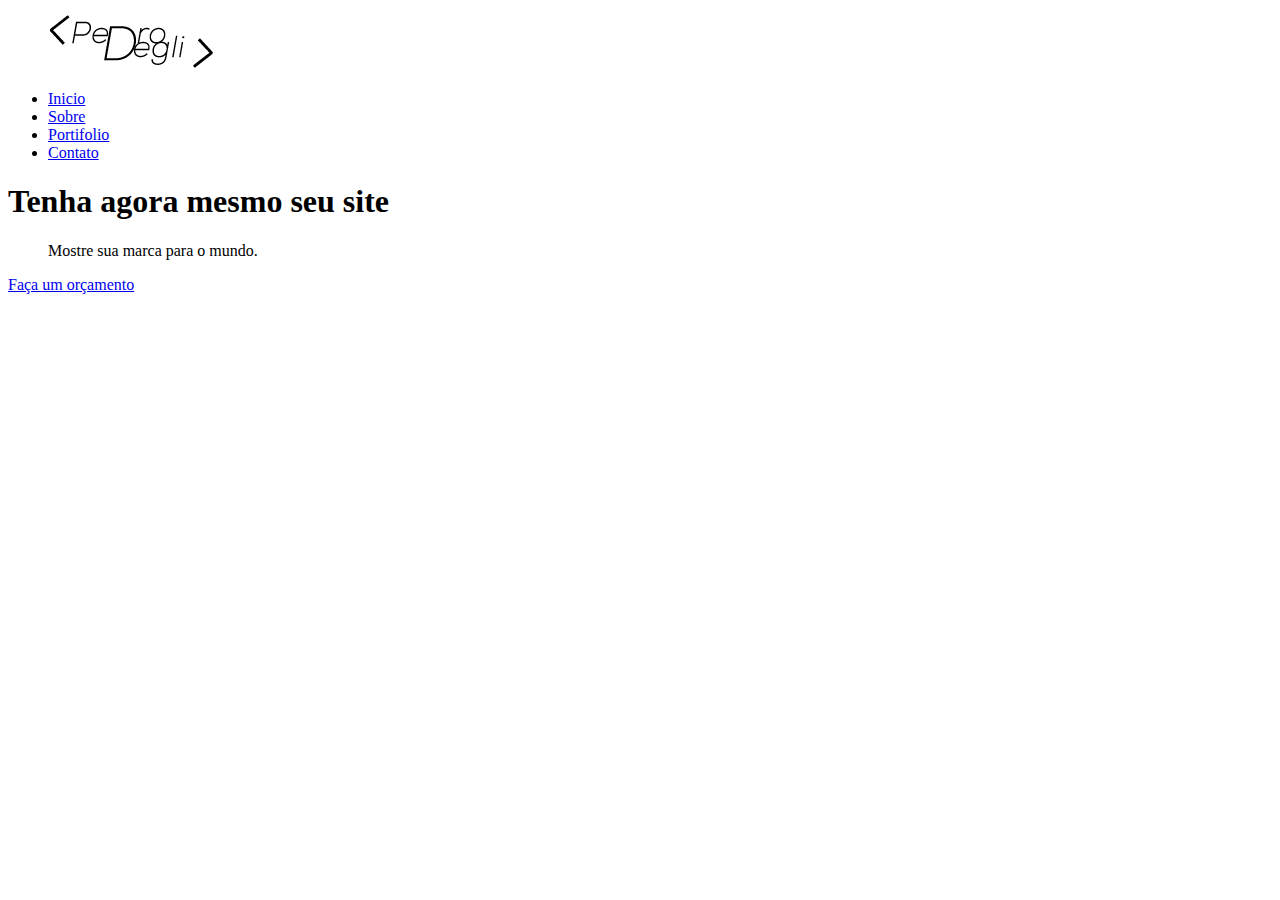
==== index.html @ 42bbfbc5 "Add files via upload" ====
<!DOCTYPE html>
<html lang="pt-br">
<head>
	<meta charset="UTF-8">
	<title>Pedro Degli</title>
	<link rel="stylesheet" href="css/normalize.css">
	<link rel="stylesheet" href="css/reset.css">
	<link rel="stylesheet" href="css/grid.css">
	<link rel="stylesheet" href="css/style.css">
	<link href="https://fonts.googleapis.com/css?family=Roboto" rel="stylesheet">

   <!--Inicio header-->
   
</head>
<body>

	<header class="header">
		<div class="container">
			<a href="index.html" class="grid-4">
			<img src="img/logo.png" alt="Pedro Degli">
			</a>
			<nav class="header_menu grid-12">
				<ul>
					<li> <a href="#">Inicio</a></li>
					<li> <a href="#">Sobre</a></li>
					<li> <a href="#">Portifolio</a></li>
					<li> <a href="#">Contato</a></li>
				</ul>
			</nav>
		</div>
	</header>

	  <!--Fim header-->

	  <!-- Inicio section-->

<section class="intro">
	<div class="container">
		<h1>Tenha agora mesmo seu site</h1>
			<blockquote class="quote_externo">
				<p>Mostre sua marca para o mundo.</p>
			</blockquote>
			<a href="#" class="btn">Faça um orçamento</a>
	</div>
</section>

</body>
</html>
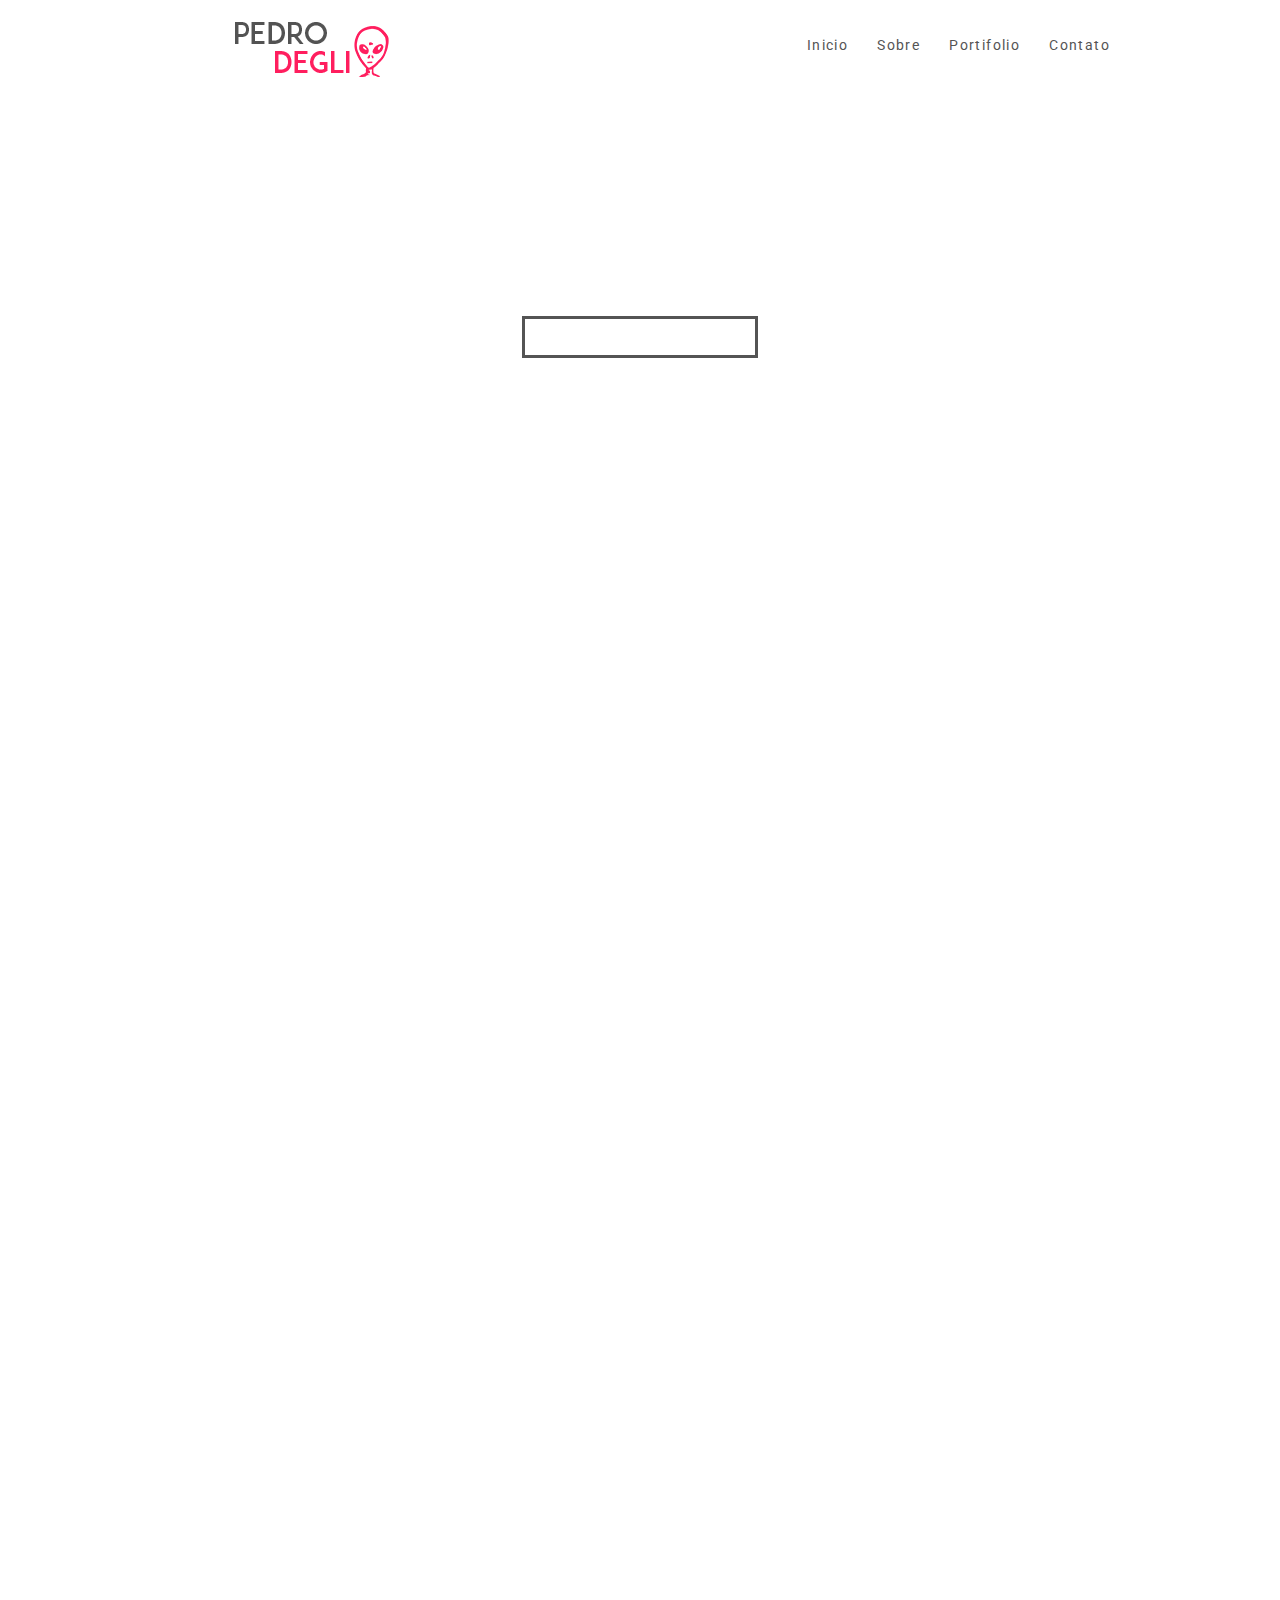
==== commit 6a4be663: "Update index.html" ====
--- a/index.html
+++ b/index.html
@@ -2,17 +2,18 @@
 <html lang="pt-br">
 <head>
 	<meta charset="UTF-8">
-	<title>Pedro Degli</title>
+	<title>Pedro Degli - Web Design</title>
+	<link rel="icon" href="img/favicon.ico" />
 	<link rel="stylesheet" href="css/normalize.css">
 	<link rel="stylesheet" href="css/reset.css">
 	<link rel="stylesheet" href="css/grid.css">
 	<link rel="stylesheet" href="css/style.css">
 	<link href="https://fonts.googleapis.com/css?family=Roboto" rel="stylesheet">
-
-   <!--Inicio header-->
    
 </head>
 <body>
+    
+     <!--Inicio header-->
 
 	<header class="header">
 		<div class="container">
@@ -36,9 +37,9 @@
 
 <section class="intro">
 	<div class="container">
-		<h1>Tenha agora mesmo seu site</h1>
+		<h1>Tenha agora mesmo o seu site</h1>
 			<blockquote class="quote_externo">
-				<p>Mostre sua marca para o mundo.</p>
+				<p>Um site não é um gasto, um site é um investimento.</p>
 			</blockquote>
 			<a href="#" class="btn">Faça um orçamento</a>
 	</div>
--- a/css/grid.css
+++ b/css/grid.css
@@ -0,0 +1,45 @@
+*, *:before, *:after {
+  -webkit-box-sizing: border-box; 
+  -moz-box-sizing: border-box; 
+  box-sizing: border-box;
+}
+
+.container {
+	width: 960px;
+	margin: 0 auto;
+	padding: 0px;
+	position: relative;
+}
+
+.container:after, .container:before {
+	content: " ";
+	display: table;
+}
+
+.container:after {
+	clear: both;
+}
+
+.grid-1, .grid-2, .grid-3, .grid-4, .grid-5, .grid-6, .grid-7, .grid-8, .grid-9, .grid-10, .grid-11, .grid-12, .grid-13, .grid-14, .grid-15, .grid-16, .grid-1-3 {
+	float: left;
+	margin-left: 10px;
+	margin-right: 10px;
+}
+
+.grid-1 	{width: 40px;}
+.grid-2 	{width: 100px;}
+.grid-3 	{width: 160px;}
+.grid-4 	{width: 220px;}
+.grid-5 	{width: 280px;}
+.grid-6 	{width: 340px;}
+.grid-7 	{width: 400px;}
+.grid-8 	{width: 460px;}
+.grid-9 	{width: 520px;}
+.grid-10 	{width: 580px;}
+.grid-11 	{width: 640px;}
+.grid-12 	{width: 700px;}
+.grid-13 	{width: 760px;}
+.grid-14 	{width: 820px;}
+.grid-15 	{width: 880px;}
+.grid-16 	{width: 940px;}
+.grid-1-3	{width: 300px;}--- a/css/style.css
+++ b/css/style.css
@@ -0,0 +1,111 @@
+/*  Estilos gerais */
+body{
+	font-family: 'Roboto', sans-serif;
+    height: 8000px;
+}
+
+p{
+	font-family: georgia, "times new roman", serif;
+	font-size: 14px;
+	line-height: 20px;
+
+}
+
+.btn{
+	border:3px solid  #545454;
+	padding: 10px 30px;
+	color:#FFF;
+	font-size: 14px;
+	line-height:20px;
+	text-transform: uppercase;
+	letter-spacing: .1em;
+
+}
+
+.btn:hover{
+	color: #eb235d;
+	border-color: #eb235d;
+	box-shadow: 0 12px 16px 0 rgba(0,0,0,0.24), 0 17px 50px 0 rgba(0,0,0,0.19);
+}
+
+/* Header*/
+
+.header{
+	position:absolute;
+	top: 0;
+	width: 100%;
+	background-color: #fff;
+	padding: 15px 0;
+}
+
+.header_menu{
+	text-align: right;
+}
+
+.header_menu ul li{
+	display: inline-block;
+	margin-left: 25px;
+	margin-top: 20px;
+
+}
+
+.header_menu ul li a{
+color:  #545454;
+letter-spacing: .1em;
+font-size: 14px;
+line-height: 20px;
+padding: 10px 0;
+
+}
+
+.header_menu ul li a:hover{
+	color: #eb235d;
+}
+
+/* Introdução*/
+
+.intro{
+	width: 100%;
+	margin: 0 auto;
+	height: 380px;
+	background: url(../img/img4.jpg) right bottom no-repeat;
+	background-size: cover;
+	margin-top: 96px;
+	text-align: center;
+	padding-top: 80px;
+}
+
+
+
+.intro h1{
+	font-size: 48px;
+	color:#fff;
+	font-weight: bold;
+	text-transform: uppercase;
+
+}
+
+.quote_externo{
+max-height: 320px;
+margin:0 auto;
+color: #fff;
+margin-bottom: 30px;
+}
+
+.quote_externo p{
+	font-style:italic;
+
+}
+
+.quote_externo p:before, .quote_externo p:after{
+	content:"";
+	display: block;
+	width: 60px;
+	height: 3px;
+	background:#fff;
+	margin:14px auto 10px auto
+}
+
+.intro .btn{
+
+}
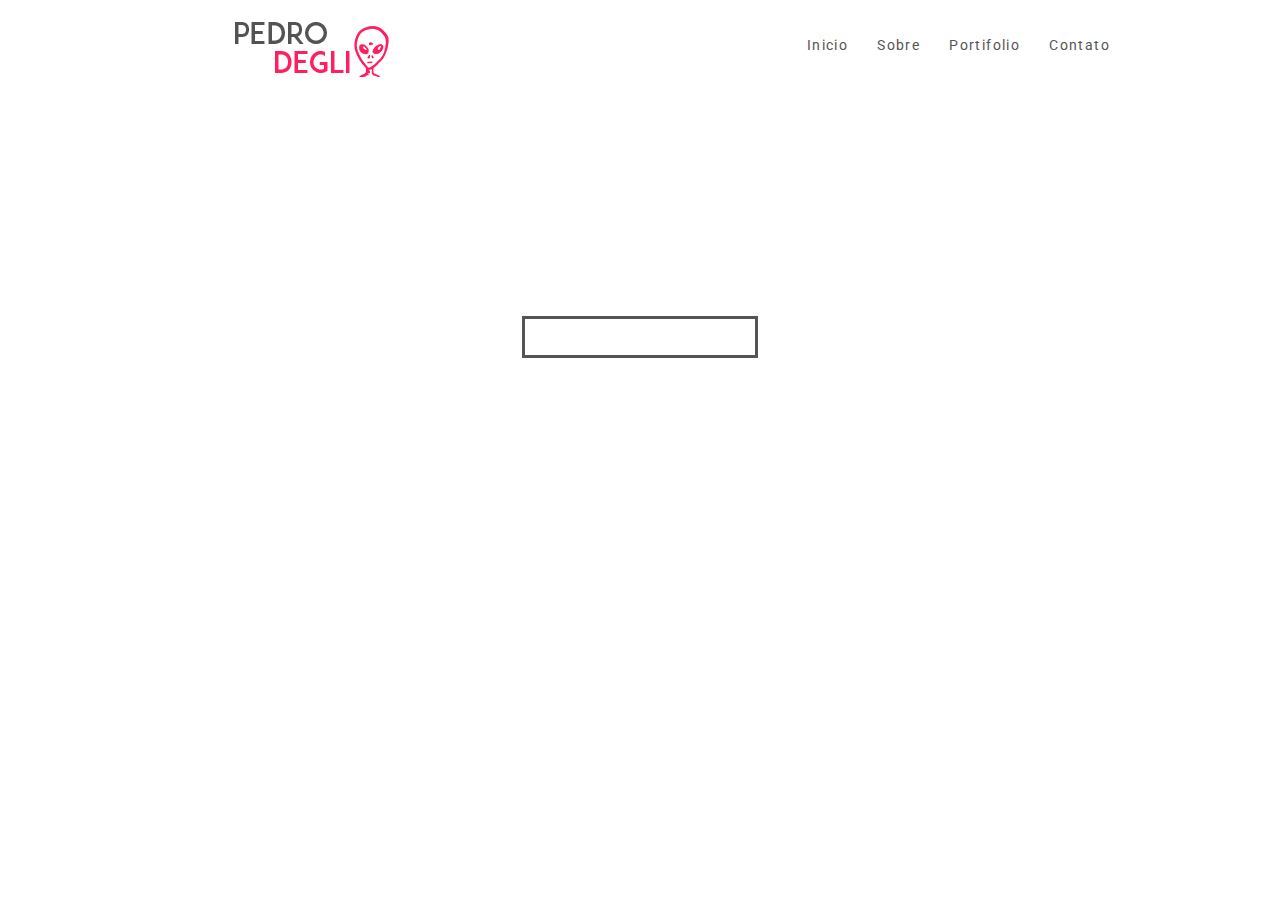
==== commit e1b673a2: "Update index.html" ====
--- a/index.html
+++ b/index.html
@@ -3,7 +3,8 @@
 <head>
 	<meta charset="UTF-8">
 	<title>Pedro Degli - Web Design</title>
-	<link rel="icon" href="img/favicon.ico" />
+	<!--[if IE]><link rel="shortcut icon" href="img/favicon.png"><![endif]-->
+	<link rel="icon" href="img/favicon.ico" /> 
 	<link rel="stylesheet" href="css/normalize.css">
 	<link rel="stylesheet" href="css/reset.css">
 	<link rel="stylesheet" href="css/grid.css">
@@ -11,6 +12,13 @@
 	<link href="https://fonts.googleapis.com/css?family=Roboto" rel="stylesheet">
    
 </head>
+	<script async src="//pagead2.googlesyndication.com/pagead/js/adsbygoogle.js"></script>
+<script>
+  (adsbygoogle = window.adsbygoogle || []).push({
+    google_ad_client: "ca-pub-3103484546720782",
+    enable_page_level_ads: true
+  });
+</script>
 <body>
     
      <!--Inicio header-->
--- a/css/style.css
+++ b/css/style.css
@@ -1,7 +1,6 @@
 /*  Estilos gerais */
 body{
 	font-family: 'Roboto', sans-serif;
-    height: 8000px;
 }
 
 p{
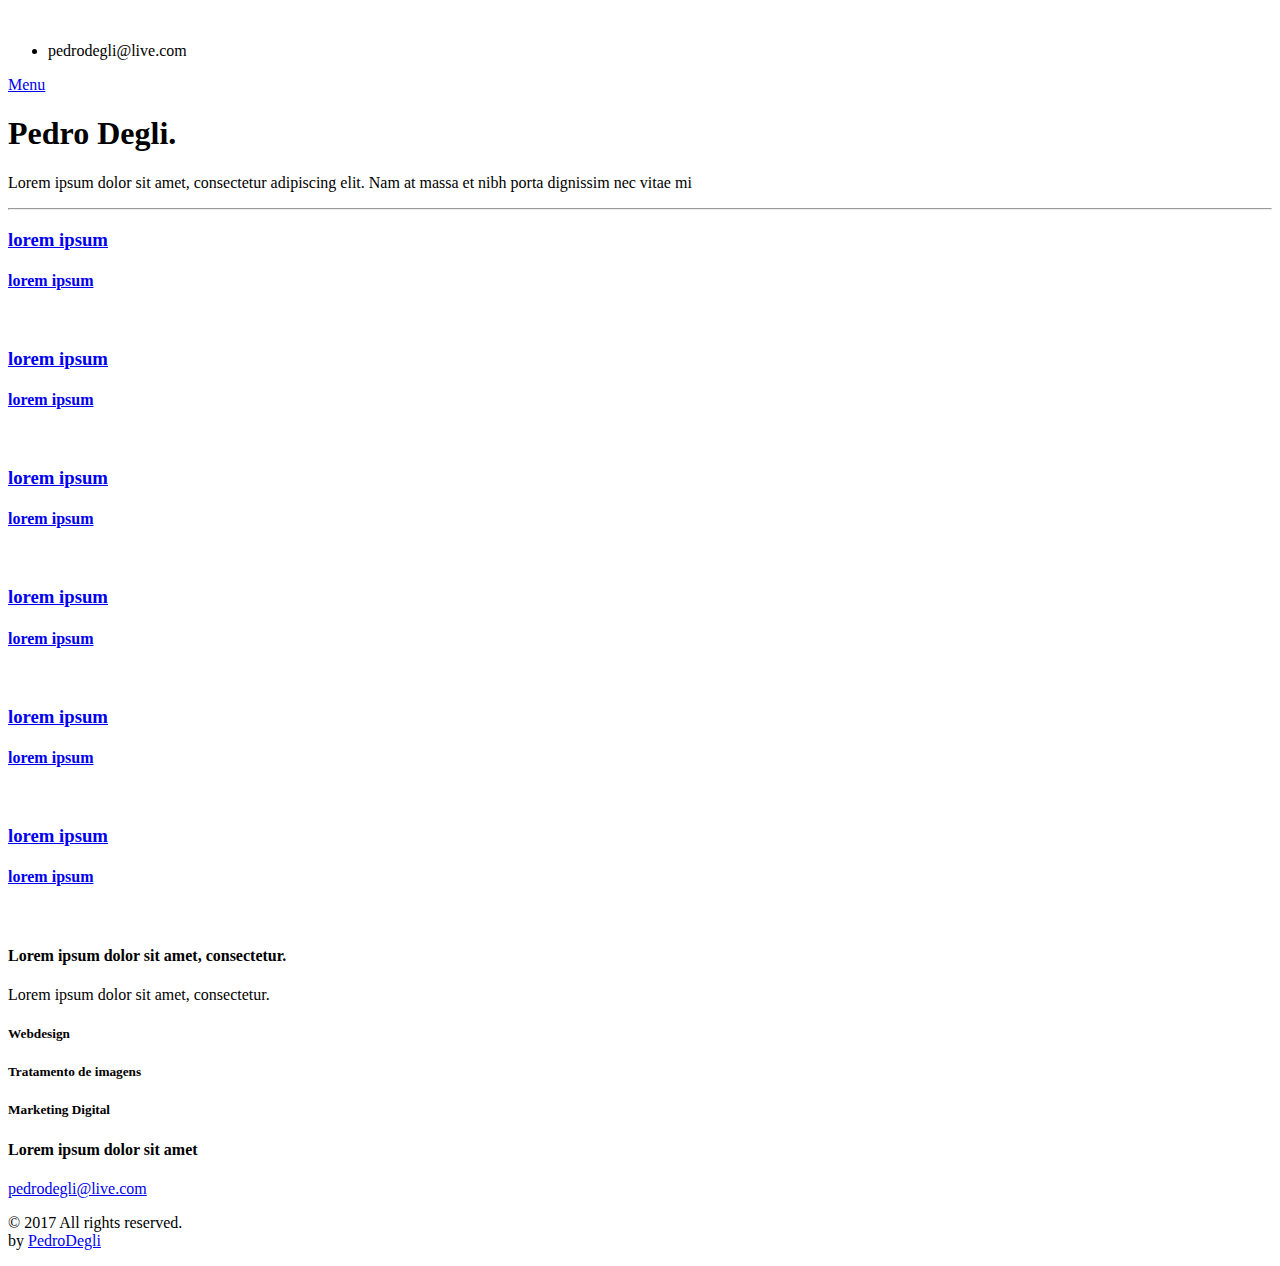
==== commit 581f8f1a: "Update index.html" ====
--- a/index.html
+++ b/index.html
@@ -1,58 +1,171 @@
-<!DOCTYPE html>
-<html lang="pt-br">
+<!doctype html>
+<!--[if lt IE 7]>      <html class="no-js lt-ie9 lt-ie8 lt-ie7" lang=""> <![endif]-->
+<!--[if IE 7]>         <html class="no-js lt-ie9 lt-ie8" lang=""> <![endif]-->
+<!--[if IE 8]>         <html class="no-js lt-ie9" lang=""> <![endif]-->
+<!--[if gt IE 8]><!-->
+<html class="no-js" lang="">
+<!--<![endif]-->
 <head>
-	<meta charset="UTF-8">
-	<title>Pedro Degli - Web Design</title>
-	<!--[if IE]><link rel="shortcut icon" href="img/favicon.png"><![endif]-->
-	<link rel="icon" href="img/favicon.ico" /> 
-	<link rel="stylesheet" href="css/normalize.css">
-	<link rel="stylesheet" href="css/reset.css">
-	<link rel="stylesheet" href="css/grid.css">
-	<link rel="stylesheet" href="css/style.css">
-	<link href="https://fonts.googleapis.com/css?family=Roboto" rel="stylesheet">
-   
+<meta charset="utf-8">
+<meta name="description" content="">
+<meta name="viewport" content="width=device-width, initial-scale=1">
+<title>Pedro Degli </title>
+<link rel="icon" href="images/logo.png" />
+<link rel="stylesheet" href="css/bootstrap.min.css">
+<link rel="stylesheet" href="css/flexslider.css">
+<link rel="stylesheet" href="css/jquery.fancybox.css">
+<link rel="stylesheet" href="css/main.css">
+<link rel="stylesheet" href="css/responsive.css">
+<link rel="stylesheet" href="css/animate.min.css">
+<link rel="stylesheet" href="css/font-icon.css">
+<link rel="stylesheet" href="https://maxcdn.bootstrapcdn.com/font-awesome/4.4.0/css/font-awesome.min.css">
 </head>
-	<script async src="//pagead2.googlesyndication.com/pagead/js/adsbygoogle.js"></script>
-<script>
-  (adsbygoogle = window.adsbygoogle || []).push({
-    google_ad_client: "ca-pub-3103484546720782",
-    enable_page_level_ads: true
-  });
-</script>
 <body>
-    
-     <!--Inicio header-->
+<!-- header top section -->
+<section class="banner" role="banner">
+  <header id="header">
+    <div class="header-content clearfix"> <a class="logo" href="index.html"><img src="images/logo.png" alt=""></a>
+      <nav class="navigation" role="navigation">
+        <ul class="primary-nav">
+          <li>pedrodegli@live.com</li>
+        </ul>
+      </nav>
+      <a href="#" class="nav-toggle">Menu<span></span></a> </div>
+  </header>
+</section>
+<!-- header top section --> 
+<!-- header content section -->
+<section id="hero" class="section ">
+  <div class="container">
+    <div class="row">
+      <div class="col-md-7 col-sm-6 hero">
+        <div class="hero-content">
+          <h1>Pedro Degli.</h1>
+        </div>
+        <!-- hero --> 
+      </div>
+      <div class="col-md-5 col-sm-6 hero">
+        <div class="hero-content">
+          <p>Lorem ipsum dolor sit amet, consectetur adipiscing elit. 
+          Nam at massa et nibh porta dignissim nec vitae mi</p>
+        </div>
+        <!-- hero --> 
+      </div>
+    </div>
+  </div>
+</section>
+<!-- header content section --> 
+<!-- portfolio grid section -->
+<section id="portfolio">
+  <div class="container">
+    <div class="row">
+      <div class="col-lg-12 text-center">
+        <hr class="section">
+      </div>
+    </div>
+    <div class="row">
+      <div class="col-sm-6 portfolio-item"> <a href="work-details.html" class="portfolio-link">
+        <div class="caption">
+          <div class="caption-content">
+            <h3>lorem ipsum</h3>
+            <h4>lorem ipsum</h4>
+          </div>
+        </div>
+        <img src="images/portfolio/work-1.jpg" class="img-responsive" alt=""> </a> </div>
+      <div class="col-sm-6 portfolio-item"> <a href="work-details.html" class="portfolio-link">
+        <div class="caption">
+          <div class="caption-content">
+            <h3>lorem ipsum</h3>
+            <h4>lorem ipsum</h4>
+          </div>
+        </div>
+        <img src="images/portfolio/work-2.jpg" class="img-responsive" alt=""> </a> </div>
+      <div class="col-sm-6 portfolio-item"> <a href="work-details.html" class="portfolio-link">
+        <div class="caption">
+          <div class="caption-content">
+            <h3>lorem ipsum</h3>
+            <h4>lorem ipsum</h4>
+          </div>
+        </div>
+        <img src="images/portfolio/work-3.jpg" class="img-responsive" alt=""> </a> </div>
+      <div class="col-sm-6 portfolio-item"> <a href="work-details.html" class="portfolio-link">
+        <div class="caption">
+          <div class="caption-content">
+            <h3>lorem ipsum</h3>
+            <h4>lorem ipsum</h4>
+          </div>
+        </div>
+        <img src="images/portfolio/work-4.jpg" class="img-responsive" alt=""> </a> </div>
+      <div class="col-sm-6 portfolio-item"> <a href="work-details.html" class="portfolio-link">
+        <div class="caption">
+          <div class="caption-content">
+            <h3>lorem ipsum</h3>
+            <h4>lorem ipsum</h4>
+          </div>
+        </div>
+        <img src="images/portfolio/work-5.jpg" class="img-responsive" alt=""> </a> </div>
+      <div class="col-sm-6 portfolio-item"> <a href="work-details.html" class="portfolio-link">
+        <div class="caption">
+          <div class="caption-content">
+            <h3>lorem ipsum</h3>
+            <h4>lorem ipsum</h4>
+          </div>
+        </div>
+        <img src="images/portfolio/work-6.jpg" class="img-responsive" alt=""> </a> </div>
+    </div>
+  </div>
+</section>
+<!-- portfolio grid section --> 
+<!-- service section -->
+<section id="service" class="service section">
+  <div class="container">
+    <div class="row">
+      <div class="col-md-5 col-sm-6">
+        <h4>Lorem ipsum dolor sit amet, consectetur.</h4>
+        <p>Lorem ipsum dolor sit amet, consectetur.</p>
+      </div>
+      <div class="col-md-7 col-sm-6">
+        <div class="col-md-4 col-sm-6 service text-center"> <span class="icon icon-browser"></span>
+          <div class="service-content">
+            <h5>Webdesign</h5>
+          </div>
+        </div>
+        <div class="col-md-4 col-sm-6 service text-center"> <span class="icon icon-picture"></span>
+          <div class="service-content">
+            <h5>Tratamento de imagens</h5>
+          </div>
+        </div>
+        <div class="col-md-4 col-sm-6 service text-center"> <span class="icon icon-megaphone"></span>
+          <div class="service-content">
+            <h5>Marketing Digital</h5>
+          </div>
+        </div>
+      </div>
+    </div>
+  </div>
+</section>
+<!-- service section --> 
+<!-- footer section -->
+<footer class="footer">
+  <div class="container">
+    <div class="col-md-6 left">
+      <h4>Lorem ipsum dolor sit amet</h4>
+      <p><a href="mailto:pedrodegli@live.com"> pedrodegli@live.com </a></p>
+    </div>
+    <div class="col-md-6 right">
+      <p>© 2017 All rights reserved. <br>
+        by <a href="http://www.twitter.com/pokesembola/">PedroDegli</a></p>
+    </div>
+  </div>
+</footer>
+<!-- footer section --> 
 
-	<header class="header">
-		<div class="container">
-			<a href="index.html" class="grid-4">
-			<img src="img/logo.png" alt="Pedro Degli">
-			</a>
-			<nav class="header_menu grid-12">
-				<ul>
-					<li> <a href="#">Inicio</a></li>
-					<li> <a href="#">Sobre</a></li>
-					<li> <a href="#">Portifolio</a></li>
-					<li> <a href="#">Contato</a></li>
-				</ul>
-			</nav>
-		</div>
-	</header>
-
-	  <!--Fim header-->
-
-	  <!-- Inicio section-->
-
-<section class="intro">
-	<div class="container">
-		<h1>Tenha agora mesmo o seu site</h1>
-			<blockquote class="quote_externo">
-				<p>Um site não é um gasto, um site é um investimento.</p>
-			</blockquote>
-			<a href="#" class="btn">Faça um orçamento</a>
-	</div>
-</section>
-
+<!-- JS FILES --> 
+<script src="https://ajax.googleapis.com/ajax/libs/jquery/1.11.3/jquery.min.js"></script> 
+<script src="js/bootstrap.min.js"></script> 
+<script src="js/jquery.fancybox.pack.js"></script> 
+<script src="js/retina.min.js"></script> 
+<script src="js/modernizr.js"></script> 
+<script src="js/main.js"></script>
 </body>
 </html>
-
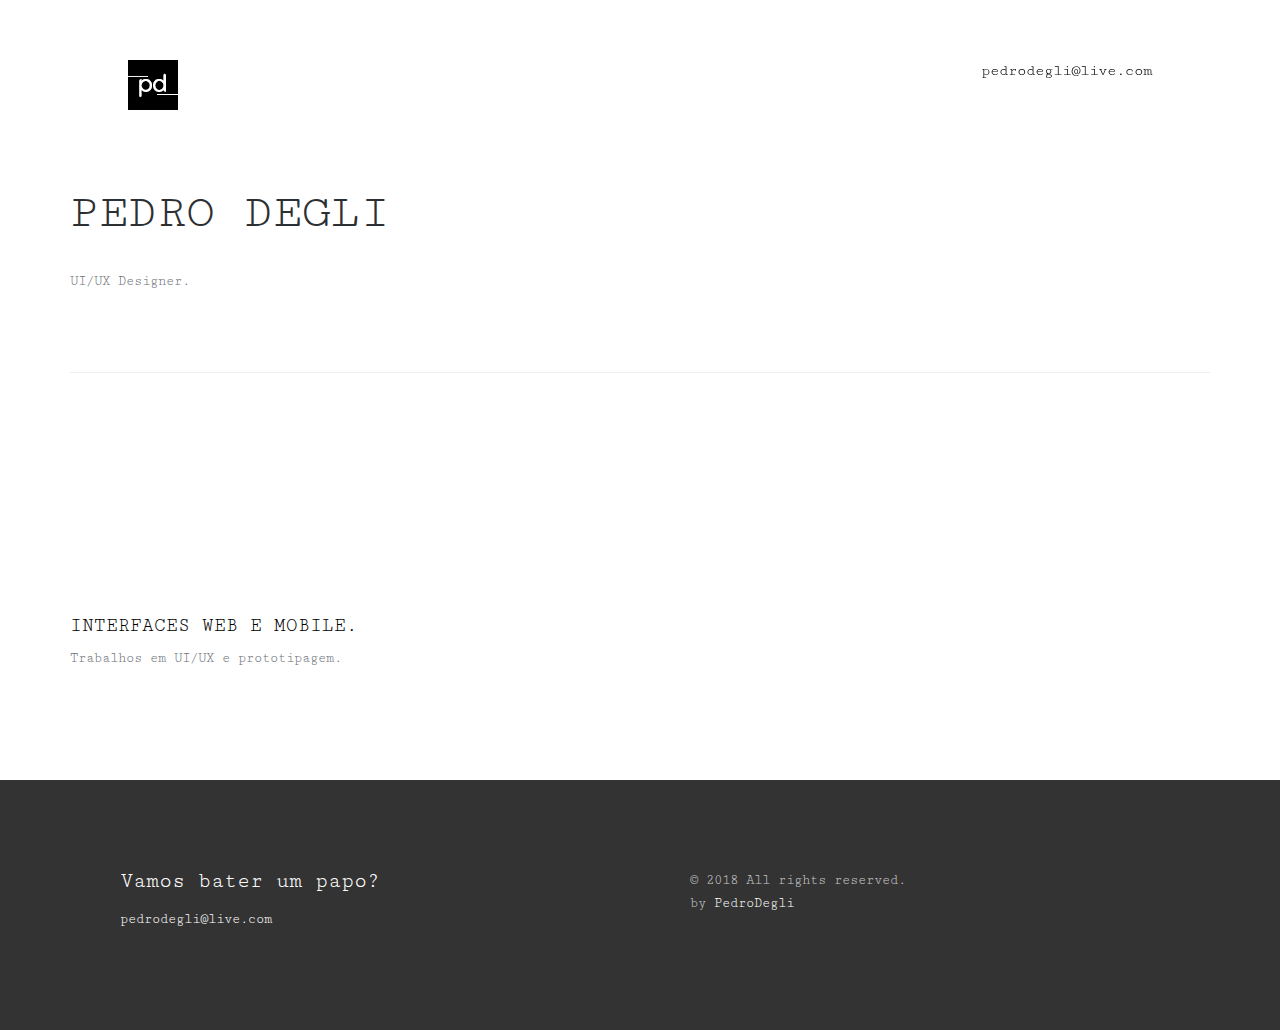
==== commit aea6f4ab: "Add files via upload" ====
--- a/index.html
+++ b/index.html
@@ -40,15 +40,13 @@
     <div class="row">
       <div class="col-md-7 col-sm-6 hero">
         <div class="hero-content">
-          <h1>Pedro Degli.</h1>
+          <h1>Pedro Degli</h1>
+          <p>UI/UX Designer.</p>
         </div>
         <!-- hero --> 
       </div>
       <div class="col-md-5 col-sm-6 hero">
-        <div class="hero-content">
-          <p>Lorem ipsum dolor sit amet, consectetur adipiscing elit. 
-          Nam at massa et nibh porta dignissim nec vitae mi</p>
-        </div>
+        
         <!-- hero --> 
       </div>
     </div>
@@ -64,54 +62,74 @@
       </div>
     </div>
     <div class="row">
-      <div class="col-sm-6 portfolio-item"> <a href="work-details.html" class="portfolio-link">
+      <div class="col-sm-6 portfolio-item"> <a href="harpio.html" class="portfolio-link">
         <div class="caption">
           <div class="caption-content">
-            <h3>lorem ipsum</h3>
-            <h4>lorem ipsum</h4>
+            <h3>Harpio</h3>
+            
           </div>
         </div>
-        <img src="images/portfolio/work-1.jpg" class="img-responsive" alt=""> </a> </div>
-      <div class="col-sm-6 portfolio-item"> <a href="work-details.html" class="portfolio-link">
+        <img src="\UI\harpio\cover.png" class="img-responsive" alt=""> </a> </div>
+        
+      <div class="col-sm-6 portfolio-item"> <a href="polaroid.html" class="portfolio-link">
         <div class="caption">
           <div class="caption-content">
-            <h3>lorem ipsum</h3>
-            <h4>lorem ipsum</h4>
+            <h3>Music player - Polaroide</h3>
+            <h4></h4>
           </div>
         </div>
-        <img src="images/portfolio/work-2.jpg" class="img-responsive" alt=""> </a> </div>
-      <div class="col-sm-6 portfolio-item"> <a href="work-details.html" class="portfolio-link">
+        <img src="\UI\Polaroid\polaroid.png" class="img-responsive" alt=""> </a> </div>
+        
+        <div class="col-sm-6 portfolio-item"> <a href="memories.html" class="portfolio-link">
         <div class="caption">
           <div class="caption-content">
-            <h3>lorem ipsum</h3>
-            <h4>lorem ipsum</h4>
+            <h3>Memories</h3>
+            
           </div>
         </div>
-        <img src="images/portfolio/work-3.jpg" class="img-responsive" alt=""> </a> </div>
-      <div class="col-sm-6 portfolio-item"> <a href="work-details.html" class="portfolio-link">
+        <img src="\UI\memories\memories.png" class="img-responsive" alt=""> </a> </div>
+        
+        <div class="col-sm-6 portfolio-item"> <a href="meeting.html" class="portfolio-link">
         <div class="caption">
           <div class="caption-content">
-            <h3>lorem ipsum</h3>
-            <h4>lorem ipsum</h4>
+            <h3>Meeting</h3>
+            
           </div>
         </div>
-        <img src="images/portfolio/work-4.jpg" class="img-responsive" alt=""> </a> </div>
-      <div class="col-sm-6 portfolio-item"> <a href="work-details.html" class="portfolio-link">
+        <img src="\UI\meeting\meeting.png" class="img-responsive" alt=""> </a> </div>
+        
+        <div class="col-sm-6 portfolio-item"> <a href="profile.html" class="portfolio-link">
         <div class="caption">
           <div class="caption-content">
-            <h3>lorem ipsum</h3>
-            <h4>lorem ipsum</h4>
+            <h3>Profile</h3>
+            
           </div>
         </div>
-        <img src="images/portfolio/work-5.jpg" class="img-responsive" alt=""> </a> </div>
-      <div class="col-sm-6 portfolio-item"> <a href="work-details.html" class="portfolio-link">
+        <img src="\UI\profile\profile.png" class="img-responsive" alt=""> </a> </div>
+        
+        <div class="col-sm-6 portfolio-item"> <a href="redesignwhats.html" class="portfolio-link">
         <div class="caption">
           <div class="caption-content">
-            <h3>lorem ipsum</h3>
-            <h4>lorem ipsum</h4>
+            <h3>Redesign whatsapp</h3>
+            
           </div>
         </div>
-        <img src="images/portfolio/work-6.jpg" class="img-responsive" alt=""> </a> </div>
+        <img src="\ui\redesignwhats\redesign.png" class="img-responsive" alt=""> </a> </div>
+        
+        <!--<div class="col-sm-6 portfolio-item"> <a href="musicplayer.html" class="portfolio-link">
+        <div class="caption">
+          <div class="caption-content">
+            <h3>Music Player</h3>
+            
+          </div>
+        </div>
+        <img src="\UI\musicplayer1\musicplayer.png" class="img-responsive" alt=""> </a> </div> -->
+        
+        
+        
+        
+        
+        
     </div>
   </div>
 </section>
@@ -121,26 +139,22 @@
   <div class="container">
     <div class="row">
       <div class="col-md-5 col-sm-6">
-        <h4>Lorem ipsum dolor sit amet, consectetur.</h4>
-        <p>Lorem ipsum dolor sit amet, consectetur.</p>
+        <h4>Interfaces web e mobile.</h4>
+        <p>Trabalhos em UI/UX e prototipagem.</p>
       </div>
-      <div class="col-md-7 col-sm-6">
+      <!-- <div class="col-md-7 col-sm-6">
         <div class="col-md-4 col-sm-6 service text-center"> <span class="icon icon-browser"></span>
           <div class="service-content">
-            <h5>Webdesign</h5>
+            <h5>WEB</h5>
           </div>
         </div>
-        <div class="col-md-4 col-sm-6 service text-center"> <span class="icon icon-picture"></span>
+        <div class="col-md-4 col-sm-6 service text-center"> <span class="icon icon-mobile"></span>
           <div class="service-content">
-            <h5>Tratamento de imagens</h5>
+            <h5>Mobile</h5>
           </div>
         </div>
-        <div class="col-md-4 col-sm-6 service text-center"> <span class="icon icon-megaphone"></span>
-          <div class="service-content">
-            <h5>Marketing Digital</h5>
-          </div>
-        </div>
-      </div>
+        
+      </div> -->
     </div>
   </div>
 </section>
@@ -149,11 +163,11 @@
 <footer class="footer">
   <div class="container">
     <div class="col-md-6 left">
-      <h4>Lorem ipsum dolor sit amet</h4>
-      <p><a href="mailto:pedrodegli@live.com"> pedrodegli@live.com </a></p>
+      <h4>Vamos bater um papo?</h4>
+      <p><a href="mailto:pedrodegli@live.com"> pedrodegli@live.com </a></p> 
     </div>
     <div class="col-md-6 right">
-      <p>© 2017 All rights reserved. <br>
+      <p>© 2018 All rights reserved. <br>
         by <a href="http://www.twitter.com/pokesembola/">PedroDegli</a></p>
     </div>
   </div>
--- a/css/main.css
+++ b/css/main.css
@@ -0,0 +1,425 @@
+/* ------------------------------------------------------------------------------
+	Template Name: Flosix
+	Author: Designstub
+	Author URI: http://www.designstub.com
+	License: GNU General Public License version 3.0
+	License URI: http://www.gnu.org/licenses/gpl-3.0.html
+	Version: 1.0
+
+/* ------------------------------------------------------------------------------
+	Typography
+-------------------------------------------------------------------------------*/
+
+@import url(http://fonts.googleapis.com/css?family=Cutive%20Mono:400);
+p {
+	font-size: 14px;
+	line-height: 22.4px;
+	color: #6c7279;
+}
+h1 {
+	font-size: 65px;
+	color: #2d3033;
+}
+h2 {
+	font-size: 40px;
+	color: #2d3033;
+}
+h3 {
+	font-size: 28px;
+	color: #2d3033;
+	font-weight: 300;
+}
+h4 {
+	font-size: 22px;
+	color: #2d3033;
+	font-weight: 400;
+}
+h5 {
+	font-size: 14px;
+	color: #2d3033;
+	font-weight: 700;
+}
+.btn {
+	background-color: #333;
+	margin: 40px;
+	color: #fff;
+	font-size: 15px;
+	font-weight: 600;
+	letter-spacing: 1px;
+	border-radius: 0px;
+	padding: 3%;
+	display: inline-block;
+	text-transform: uppercase;
+}
+.btn:hover, .btn:focus {
+	background-color: #000;
+	color: #fff;
+}
+.btn-large {
+	padding: 15px 40px;
+}
+/* ------------------------------------------------------------------------------
+	Global Styles
+-------------------------------------------------------------------------------*/
+a {
+	color: #e84545;
+}
+a:hover, a:focus {
+	text-decoration: none;
+	-moz-transition: background-color, color, 0.3s;
+	-o-transition: background-color, color, 0.3s;
+	-webkit-transition: background-color, color, 0.3s;
+	transition: background-color, color, 0.3s;
+}
+body {
+	font-family: "Cutive Mono";
+	font-weight: 400;
+	color: #fff;
+}
+ul, ol {
+	margin: 0;
+	padding: 0;
+}
+ul li {
+	list-style: none;
+}
+.section {
+	padding: 50px 0;
+}
+.no-padding {
+	padding: 0;
+}
+.no-gutter [class*=col-] {
+	padding-right: 0;
+	padding-left: 0;
+}
+.extra-padding {
+	margin: 60px 0 0 100px;
+}
+/* ------------------------------------------------------------------------------
+	 Header
+-------------------------------------------------------------------------------*/
+#header {
+	position: fixed;
+	width: 100%;
+	z-index: 999;
+}
+#header .header-content {
+	margin: 0 auto;
+	padding: 60px 10%;
+	width: 100%;
+	-moz-transition: padding 0.3s;
+	-o-transition: padding 0.3s;
+	-webkit-transition: padding 0.3s;
+	transition: padding 0.3s;
+}
+#header .logo {
+	float: left;
+}
+#header.fixed {
+	background-color: rgba(255, 255, 255, 1);
+}
+#header.fixed .header-content {
+	border-bottom: 0;
+	padding: 25px 10%;
+}
+#header.fixed .nav-toggle {
+	top: 18px;
+}
+.navigation.open {
+	opacity: 0.9;
+	visibility: visible;
+	-moz-transition: opacity 0.5s;
+	-o-transition: opacity 0.5s;
+	-webkit-transition: opacity 0.5s;
+	transition: opacity 0.5s;
+}
+.navigation {
+	float: right;
+}
+.navigation li {
+	display: inline-block;
+}
+.navigation, .navigation a {
+	color: rgba(0, 0, 0, 1);
+	font-size: 16px;
+	margin-left: 40px;
+	letter-spacing: -1px;
+}
+.navigation a:hover, .navigation a.active {
+	color: #000;
+}
+.nav-toggle {
+	display: none;
+	height: 44px;
+	overflow: hidden;
+	position: fixed;
+	right: 5%;
+	text-indent: 100%;
+	top: 32px;
+	white-space: nowrap;
+	width: 44px;
+	z-index: 99999;
+	-moz-transition: all 0.3s;
+	-o-transition: all 0.3s;
+	-webkit-transition: all 0.3s;
+	transition: all 0.3s;
+}
+.nav-toggle:before, .nav-toggle:after {
+	border-radius: 50%;
+	content: "";
+	height: 100%;
+	left: 0;
+	position: absolute;
+	top: 0;
+	width: 100%;
+	-moz-transform: translateZ(0);
+	-ms-transform: translateZ(0);
+	-webkit-transform: translateZ(0);
+	transform: translateZ(0);
+	-moz-backface-visibility: hidden;
+	-webkit-backface-visibility: hidden;
+	backface-visibility: hidden;
+	-moz-transition-property: -moz-transform;
+	-o-transition-property: -o-transform;
+	-webkit-transition-property: -webkit-transform;
+	transition-property: transform;
+}
+.nav-toggle:before {
+	background-color: #333;
+	-moz-transform: scale(1);
+	-ms-transform: scale(1);
+	-webkit-transform: scale(1);
+	transform: scale(1);
+	-moz-transition-duration: 0.3s;
+	-o-transition-duration: 0.3s;
+	-webkit-transition-duration: 0.3s;
+	transition-duration: 0.3s;
+}
+.nav-toggle:after {
+	background-color: #000;
+	-moz-transform: scale(0);
+	-ms-transform: scale(0);
+	-webkit-transform: scale(0);
+	transform: scale(0);
+	-moz-transition-duration: 0s;
+	-o-transition-duration: 0s;
+	-webkit-transition-duration: 0s;
+	transition-duration: 0s;
+}
+.nav-toggle span {
+	background-color: #fff;
+	bottom: auto;
+	display: inline-block;
+	height: 3px;
+	left: 50%;
+	position: absolute;
+	right: auto;
+	top: 50%;
+	width: 18px;
+	z-index: 10;
+	-moz-transform: translateX(-50%) translateY(-50%);
+	-ms-transform: translateX(-50%) translateY(-50%);
+	-webkit-transform: translateX(-50%) translateY(-50%);
+	transform: translateX(-50%) translateY(-50%);
+}
+.nav-toggle span:before, .nav-toggle span:after {
+	background-color: #fff;
+	content: "";
+	height: 100%;
+	position: absolute;
+	right: 0;
+	top: 0;
+	width: 100%;
+	-moz-transform: translateZ(0);
+	-ms-transform: translateZ(0);
+	-webkit-transform: translateZ(0);
+	transform: translateZ(0);
+	-moz-backface-visibility: hidden;
+	-webkit-backface-visibility: hidden;
+	backface-visibility: hidden;
+	-moz-transition: -moz-transform 0.3s;
+	-o-transition: -o-transform 0.3s;
+	-webkit-transition: -webkit-transform 0.3s;
+	transition: transform 0.3s;
+}
+.nav-toggle span:before {
+	-moz-transform: translateY(-6px) rotate(0deg);
+	-ms-transform: translateY(-6px) rotate(0deg);
+	-webkit-transform: translateY(-6px) rotate(0deg);
+	transform: translateY(-6px) rotate(0deg);
+}
+.nav-toggle span:after {
+	-moz-transform: translateY(6px) rotate(0deg);
+	-ms-transform: translateY(6px) rotate(0deg);
+	-webkit-transform: translateY(6px) rotate(0deg);
+	transform: translateY(6px) rotate(0deg);
+}
+.nav-toggle.close-nav:before {
+	-moz-transform: scale(0);
+	-ms-transform: scale(0);
+	-webkit-transform: scale(0);
+	transform: scale(0);
+}
+.nav-toggle.close-nav:after {
+	-moz-transform: scale(1);
+	-ms-transform: scale(1);
+	-webkit-transform: scale(1);
+	transform: scale(1);
+}
+.nav-toggle.close-nav span {
+	background-color: rgba(255, 255, 255, 0);
+}
+.nav-toggle.close-nav span:before, .nav-toggle.close-nav span:after {
+	background-color: #fff;
+}
+.nav-toggle.close-nav span:before {
+	-moz-transform: translateY(0) rotate(45deg);
+	-ms-transform: translateY(0) rotate(45deg);
+	-webkit-transform: translateY(0) rotate(45deg);
+	transform: translateY(0) rotate(45deg);
+}
+.nav-toggle.close-nav span:after {
+	-moz-transform: translateY(0) rotate(-45deg);
+	-ms-transform: translateY(0) rotate(-45deg);
+	-webkit-transform: translateY(0) rotate(-45deg);
+	transform: translateY(0) rotate(-45deg);
+}
+/* ------------------------------------------------------------------------------
+	 Hero content
+-------------------------------------------------------------------------------*/
+.hero {
+	margin-top: 10%;
+}
+.hero-content {
+}
+.hero h1 {
+	font-size: 48px;
+	text-transform: uppercase;
+}
+.hero h4 {
+	font-weight: 400;
+}
+.hero p {
+	padding-top: 20px;
+}
+/* ------------------------------------------------------------------------------
+	 Portfolio
+-------------------------------------------------------------------------------*/
+#portfolio .portfolio-item {
+	right: 0;
+	margin: 0 0 20px;
+	padding: 0 10px;
+}
+#portfolio .portfolio-item .portfolio-link {
+	display: block;
+	position: relative;
+	margin: 0 auto;
+}
+#portfolio .portfolio-item .portfolio-link .caption {
+	position: absolute;
+	width: 100%;
+	height: 100%;
+	opacity: 0;
+	background: rgba(58,54,54,.9);
+	-webkit-transition: all ease .5s;
+	-moz-transition: all ease .5s;
+	transition: all ease .5s;
+}
+#portfolio .portfolio-item .portfolio-link .caption:hover {
+	opacity: 1;
+}
+#portfolio .portfolio-item .portfolio-link .caption .caption-content {
+	position: absolute;
+	top: 50%;
+	width: 100%;
+	height: 20px;
+	margin-top: -12px;
+	text-align: center;
+	font-size: 20px;
+	color: #fff;
+}
+#portfolio .portfolio-item .portfolio-link .caption .caption-content i {
+	margin-top: -12px;
+}
+#portfolio .portfolio-item .portfolio-link .caption .caption-content h3 {
+	margin: 0;
+	color: #e9eaed;
+	font-size: 17px;
+	letter-spacing: 4px;
+	text-transform: uppercase;
+}
+#portfolio .portfolio-item .portfolio-link .caption .caption-content h4 {
+	margin: 10px 0;
+	color: #e9eaed;
+	font-size: 12px;
+	letter-spacing: 2px;
+	text-transform: uppercase;
+}
+#portfolio * {
+	z-index: 2;
+}
+/* ------------------------------------------------------------------------------
+	 Service
+-------------------------------------------------------------------------------*/
+.service {
+	margin-bottom: 50px;
+}
+.service h4 {
+	font-size: 19px;
+	color: #000;
+	font-weight: 400;
+	text-transform: uppercase;
+}
+.service-content {
+	margin-top: 30px;
+}
+.service .icon {
+	color: #a1a4a8;
+	font-size: 48px;
+}
+.service-content h5 {
+	text-transform: uppercase;
+	font-weight: 400;
+	color: #000;
+}
+/* ------------------------------------------------------------------------------
+	 Footer
+-------------------------------------------------------------------------------*/
+.footer {
+	text-align: left;
+	background-color: #333;
+	padding: 7%;
+}
+.footer h4 {
+	color: #fff;
+	margin: 0 0 15px 0;
+	padding: 0px;
+}
+.footer p {
+	color: #c8c8c8;
+}
+.footer a {
+	color: #fff;
+}
+.footer a:hover {
+	text-decoration: underline;
+}
+.footer .fa-heart {
+	color: #e84545;
+	font-size: 11px;
+	margin: 0 2px;
+}
+/* ------------------------------------------------------------------------------
+	 Work Details
+-------------------------------------------------------------------------------*/
+.work-detail img {
+	width: 100%;
+	text-align: center;
+	margin: 5% 0 5% 0;
+}
+
+.work-detail a
+{
+	color:#000;
+}--- a/css/responsive.css
+++ b/css/responsive.css
@@ -0,0 +1,174 @@
+@media screen and (max-width: 1024px) {
+#header .header-content {
+	width: 90%;
+}
+#header .header-content {
+	padding: 30px 0%;
+}
+#header.fixed .header-content {
+    border-bottom: 0 none;
+    padding: 25px 0;
+}
+.nav-toggle {
+	display: block;
+}
+.navigation {
+	position: fixed;
+	background-color: #fff;
+	width: 100%;
+	height: 100%;
+	top: 0;
+	left: 0;
+	z-index: 99999;
+	visibility: hidden;
+	opacity: 0;
+	-webkit-transition: opacity 0.5s, visibility 0s 0.5s;
+	transition: opacity 0.5s, visibility 0s 0.5s;
+}
+.navigation .primary-nav {
+	position: relative;
+	top: 45%;
+	-moz-transform: translateY(-45%);
+	-ms-transform: translateY(-45%);
+	-webkit-transform: translateY(-45%);
+	transform: translateY(-45%);
+}
+.navigation li {
+	display: block;
+	font-size: 25px;
+		text-align: center;
+	margin-bottom: 20px;
+}
+.navigation a {
+	display: block;
+	font-size: 25px;
+	margin: 0;
+	margin-left: 0px;
+	text-align: center;
+}
+.flex-control-nav {
+	bottom: 20px;
+}
+}
+@media screen and (max-width: 768px) {
+#header .header-content {
+	padding: 30px 0%;
+}
+.navigation, .navigation a {
+	margin-left: 0px;
+}
+.flexslider {
+	padding-bottom: 80px;
+}
+.flex-control-nav {
+	width: 100%;
+}
+.footer .footer-col {
+	margin-bottom: 50px;
+}
+.hero {
+	margin-top: 0px;
+}
+.hero-content h1 {
+	margin-top: 25%;
+	font-size: 24px;
+}
+.hero-content p {
+	margin-top: 0px;
+
+}
+.hero-content h4 {
+	margin-top: 25%;
+
+}
+.service {
+    margin: 50px 0 50px 0;
+}
+.btn
+{
+margin-top:40%;	
+}
+}
+@media screen and (max-width: 640px) {
+#header .header-content {
+	padding: 30px 0%;
+}
+.navigation, .navigation a {
+	margin-left: 0px;
+}
+.hero {
+	margin-top: 0px;
+}
+.hero-content h1 {
+	margin-top: 25%;
+	font-size: 24px;
+}
+.hero-content h4 {
+	margin-top: 25%;
+
+}
+.service {
+    margin: 50px 0 50px 0;
+}
+.btn
+{
+margin-top:10%;	
+}
+}
+@media screen and (max-width: 480px) {
+#header .header-content {
+	padding: 30px 0%;
+}
+.navigation, .navigation a {
+	margin-left: 0px;
+}
+.hero {
+	margin-top: 0px;
+}
+.hero-content h1 {
+	margin-top: 25%;
+	font-size: 24px;
+}
+.hero-content h4 {
+	margin-top: 25%;
+
+}
+.hero-content p {
+    margin-top: 0px;
+}
+
+.extra-padding {
+    margin: 50px 0px;
+}
+.service {
+    margin: 50px 0 50px 0;
+}
+}
+@media screen and (max-width: 320px) {
+#header .header-content {
+	padding: 30px 2%;
+}
+.navigation, .navigation a {
+	margin-left: 0px;
+}
+.hero {
+	margin-top: 0px;
+}
+.hero-content h1 {
+	margin-top: 25%;
+	font-size: 24px;
+}
+.hero-content h4 {
+	margin-top: 25%;
+
+}
+.hero-content p {
+    margin-top: 0px;
+}
+.service {
+    margin: 50px 0 50px 0;
+}
+.extra-padding {
+    margin: 50px 0px;
+}
+}
--- a/css/font-icon.css
+++ b/css/font-icon.css
@@ -0,0 +1,318 @@
+/* ==========================================================================
+	Font Icon (http://www.elegantthemes.com/blog/freebie-of-the-week/free-line-style-icons)
+========================================================================== */
+@font-face {
+  font-family: "elegant-theme-line";
+  src: url('../fonts/elegant-theme-line.ttf?1439850014') format('truetype'), url('../fonts/elegant-theme-line.eot?1439850014') format('embedded-opentype'), url('../fonts/elegant-theme-line.svg?1439850014') format('svg'), url('../fonts/elegant-theme-line.woff?1439850014') format('woff'); }
+.icon {
+  font-family: 'elegant-theme-line';
+  speak: none;
+  font-style: normal;
+  font-weight: normal;
+  font-variant: normal;
+  text-transform: none;
+  line-height: 1;
+  /* Better Font Rendering =========== */
+  -webkit-font-smoothing: antialiased;
+  -moz-osx-font-smoothing: grayscale; }
+
+.icon-mobile:before {
+  content: "\e000"; }
+
+.icon-laptop:before {
+  content: "\e001"; }
+
+.icon-desktop:before {
+  content: "\e002"; }
+
+.icon-tablet:before {
+  content: "\e003"; }
+
+.icon-phone:before {
+  content: "\e004"; }
+
+.icon-document:before {
+  content: "\e005"; }
+
+.icon-documents:before {
+  content: "\e006"; }
+
+.icon-search:before {
+  content: "\e007"; }
+
+.icon-clipboard:before {
+  content: "\e008"; }
+
+.icon-newspaper:before {
+  content: "\e009"; }
+
+.icon-notebook:before {
+  content: "\e00a"; }
+
+.icon-book-open:before {
+  content: "\e00b"; }
+
+.icon-browser:before {
+  content: "\e00c"; }
+
+.icon-calendar:before {
+  content: "\e00d"; }
+
+.icon-presentation:before {
+  content: "\e00e"; }
+
+.icon-picture:before {
+  content: "\e00f"; }
+
+.icon-pictures:before {
+  content: "\e010"; }
+
+.icon-video:before {
+  content: "\e011"; }
+
+.icon-camera:before {
+  content: "\e012"; }
+
+.icon-printer:before {
+  content: "\e013"; }
+
+.icon-toolbox:before {
+  content: "\e014"; }
+
+.icon-briefcase:before {
+  content: "\e015"; }
+
+.icon-wallet:before {
+  content: "\e016"; }
+
+.icon-gift:before {
+  content: "\e017"; }
+
+.icon-bargraph:before {
+  content: "\e018"; }
+
+.icon-grid:before {
+  content: "\e019"; }
+
+.icon-expand:before {
+  content: "\e01a"; }
+
+.icon-focus:before {
+  content: "\e01b"; }
+
+.icon-edit:before {
+  content: "\e01c"; }
+
+.icon-adjustments:before {
+  content: "\e01d"; }
+
+.icon-ribbon:before {
+  content: "\e01e"; }
+
+.icon-hourglass:before {
+  content: "\e01f"; }
+
+.icon-lock:before {
+  content: "\e020"; }
+
+.icon-megaphone:before {
+  content: "\e021"; }
+
+.icon-shield:before {
+  content: "\e022"; }
+
+.icon-trophy:before {
+  content: "\e023"; }
+
+.icon-flag:before {
+  content: "\e024"; }
+
+.icon-map:before {
+  content: "\e025"; }
+
+.icon-puzzle:before {
+  content: "\e026"; }
+
+.icon-basket:before {
+  content: "\e027"; }
+
+.icon-envelope:before {
+  content: "\e028"; }
+
+.icon-streetsign:before {
+  content: "\e029"; }
+
+.icon-telescope:before {
+  content: "\e02a"; }
+
+.icon-gears:before {
+  content: "\e02b"; }
+
+.icon-key:before {
+  content: "\e02c"; }
+
+.icon-paperclip:before {
+  content: "\e02d"; }
+
+.icon-attachment:before {
+  content: "\e02e"; }
+
+.icon-pricetags:before {
+  content: "\e02f"; }
+
+.icon-lightbulb:before {
+  content: "\e030"; }
+
+.icon-layers:before {
+  content: "\e031"; }
+
+.icon-pencil:before {
+  content: "\e032"; }
+
+.icon-tools:before {
+  content: "\e033"; }
+
+.icon-tools-2:before {
+  content: "\e034"; }
+
+.icon-scissors:before {
+  content: "\e035"; }
+
+.icon-paintbrush:before {
+  content: "\e036"; }
+
+.icon-magnifying-glass:before {
+  content: "\e037"; }
+
+.icon-circle-compass:before {
+  content: "\e038"; }
+
+.icon-linegraph:before {
+  content: "\e039"; }
+
+.icon-mic:before {
+  content: "\e03a"; }
+
+.icon-strategy:before {
+  content: "\e03b"; }
+
+.icon-beaker:before {
+  content: "\e03c"; }
+
+.icon-caution:before {
+  content: "\e03d"; }
+
+.icon-recycle:before {
+  content: "\e03e"; }
+
+.icon-anchor:before {
+  content: "\e03f"; }
+
+.icon-profile-male:before {
+  content: "\e040"; }
+
+
+.icon-profile-female:before {
+  content: "\e041"; }
+
+.icon-bike:before {
+  content: "\e042"; }
+
+.icon-wine:before {
+  content: "\e043"; }
+
+.icon-hotairballoon:before {
+  content: "\e044"; }
+
+.icon-globe:before {
+  content: "\e045"; }
+
+.icon-genius:before {
+  content: "\e046"; }
+
+.icon-map-pin:before {
+  content: "\e047"; }
+
+.icon-dial:before {
+  content: "\e048"; }
+
+.icon-chat:before {
+  content: "\e049"; }
+
+.icon-heart:before {
+  content: "\e04a"; }
+
+.icon-cloud:before {
+  content: "\e04b"; }
+
+.icon-upload:before {
+  content: "\e04c"; }
+
+.icon-download:before {
+  content: "\e04d"; }
+
+.icon-target:before {
+  content: "\e04e"; }
+
+.icon-hazardous:before {
+  content: "\e04f"; }
+
+.icon-piechart:before {
+  content: "\e050"; }
+
+.icon-speedometer:before {
+  content: "\e051"; }
+
+.icon-global:before {
+  content: "\e052"; }
+
+.icon-compass:before {
+  content: "\e053"; }
+
+.icon-lifesaver:before {
+  content: "\e054"; }
+
+.icon-clock:before {
+  content: "\e055"; }
+
+.icon-aperture:before {
+  content: "\e056"; }
+
+.icon-quote:before {
+  content: "\e057"; }
+
+.icon-scope:before {
+  content: "\e058"; }
+
+.icon-alarmclock:before {
+  content: "\e059"; }
+
+.icon-refresh:before {
+  content: "\e05a"; }
+
+.icon-happy:before {
+  content: "\e05b"; }
+
+.icon-sad:before {
+  content: "\e05c"; }
+
+.icon-facebook:before {
+  content: "\e05d"; }
+
+.icon-twitter:before {
+  content: "\e05e"; }
+
+.icon-googleplus:before {
+  content: "\e05f"; }
+
+.icon-rss:before {
+  content: "\e060"; }
+
+.icon-tumblr:before {
+  content: "\e061"; }
+
+.icon-linkedin:before {
+  content: "\e062"; }
+
+.icon-dribbble:before {
+  content: "\e063"; }
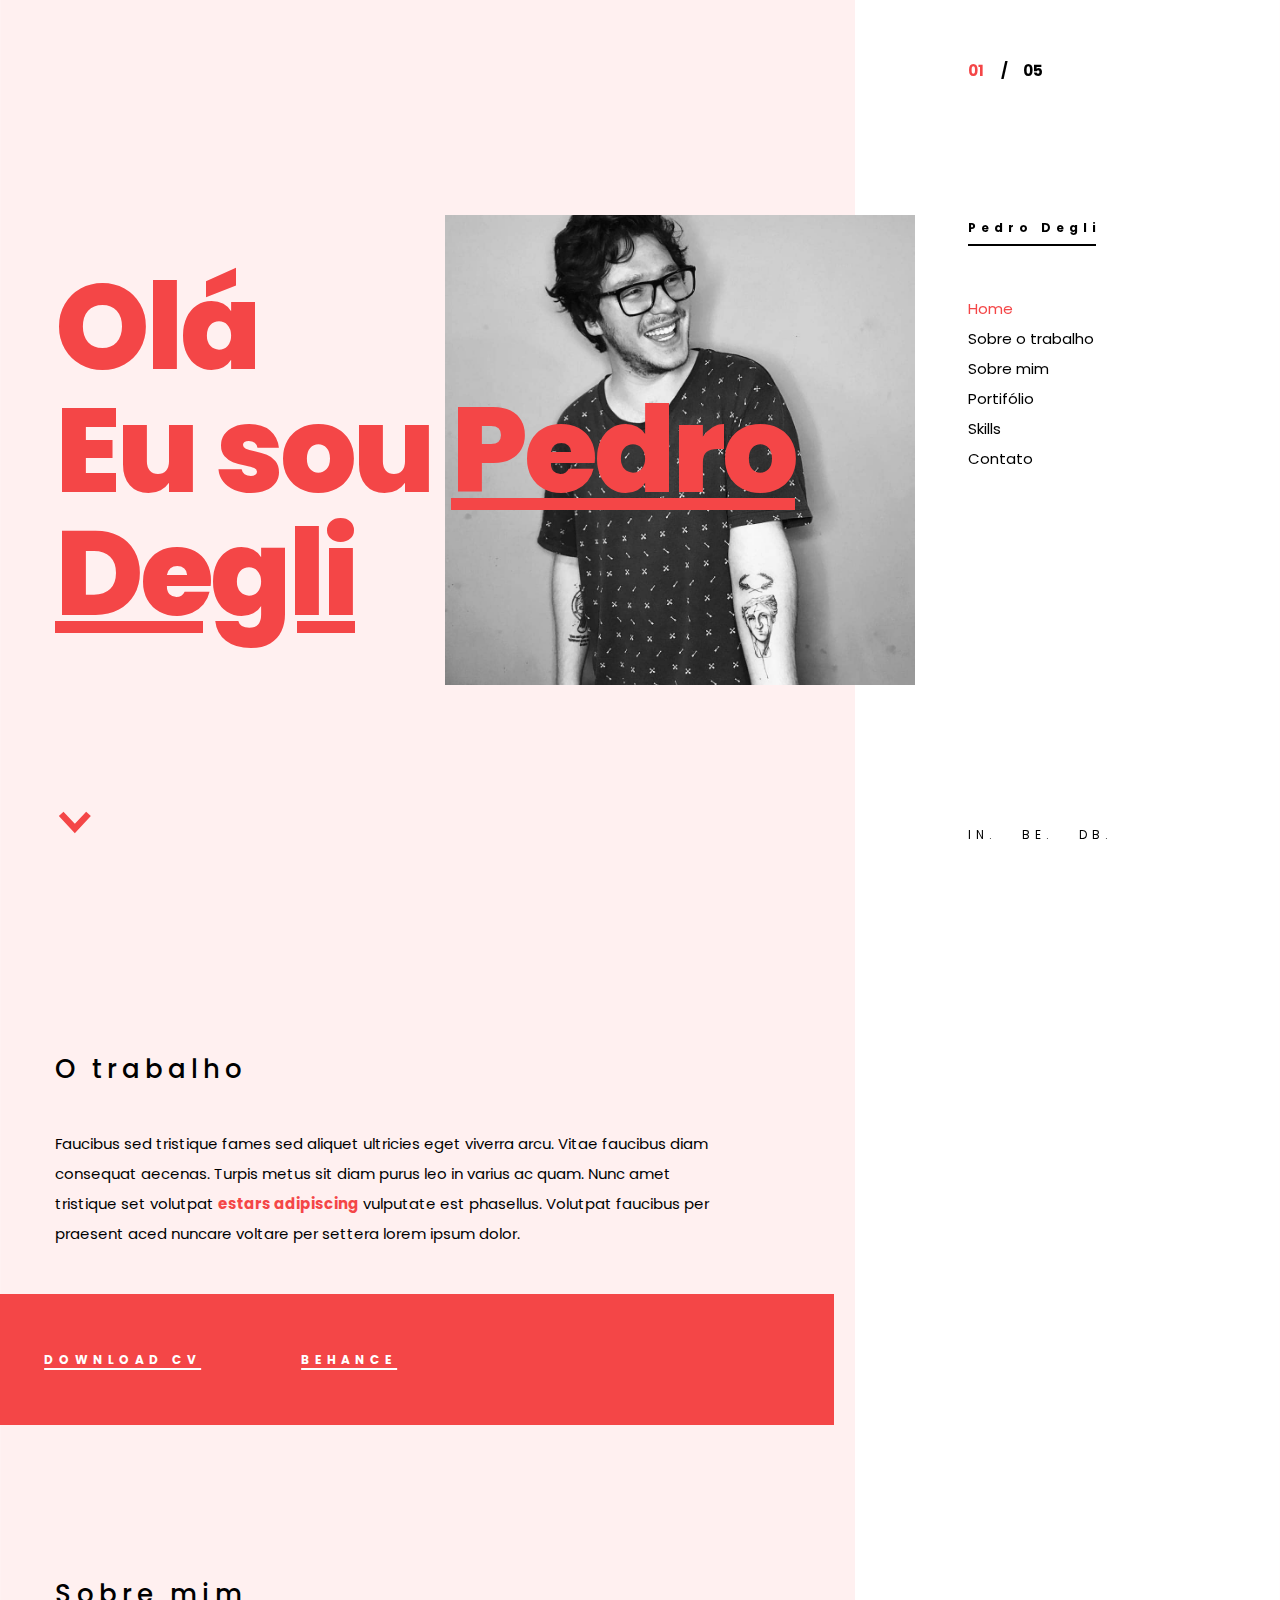
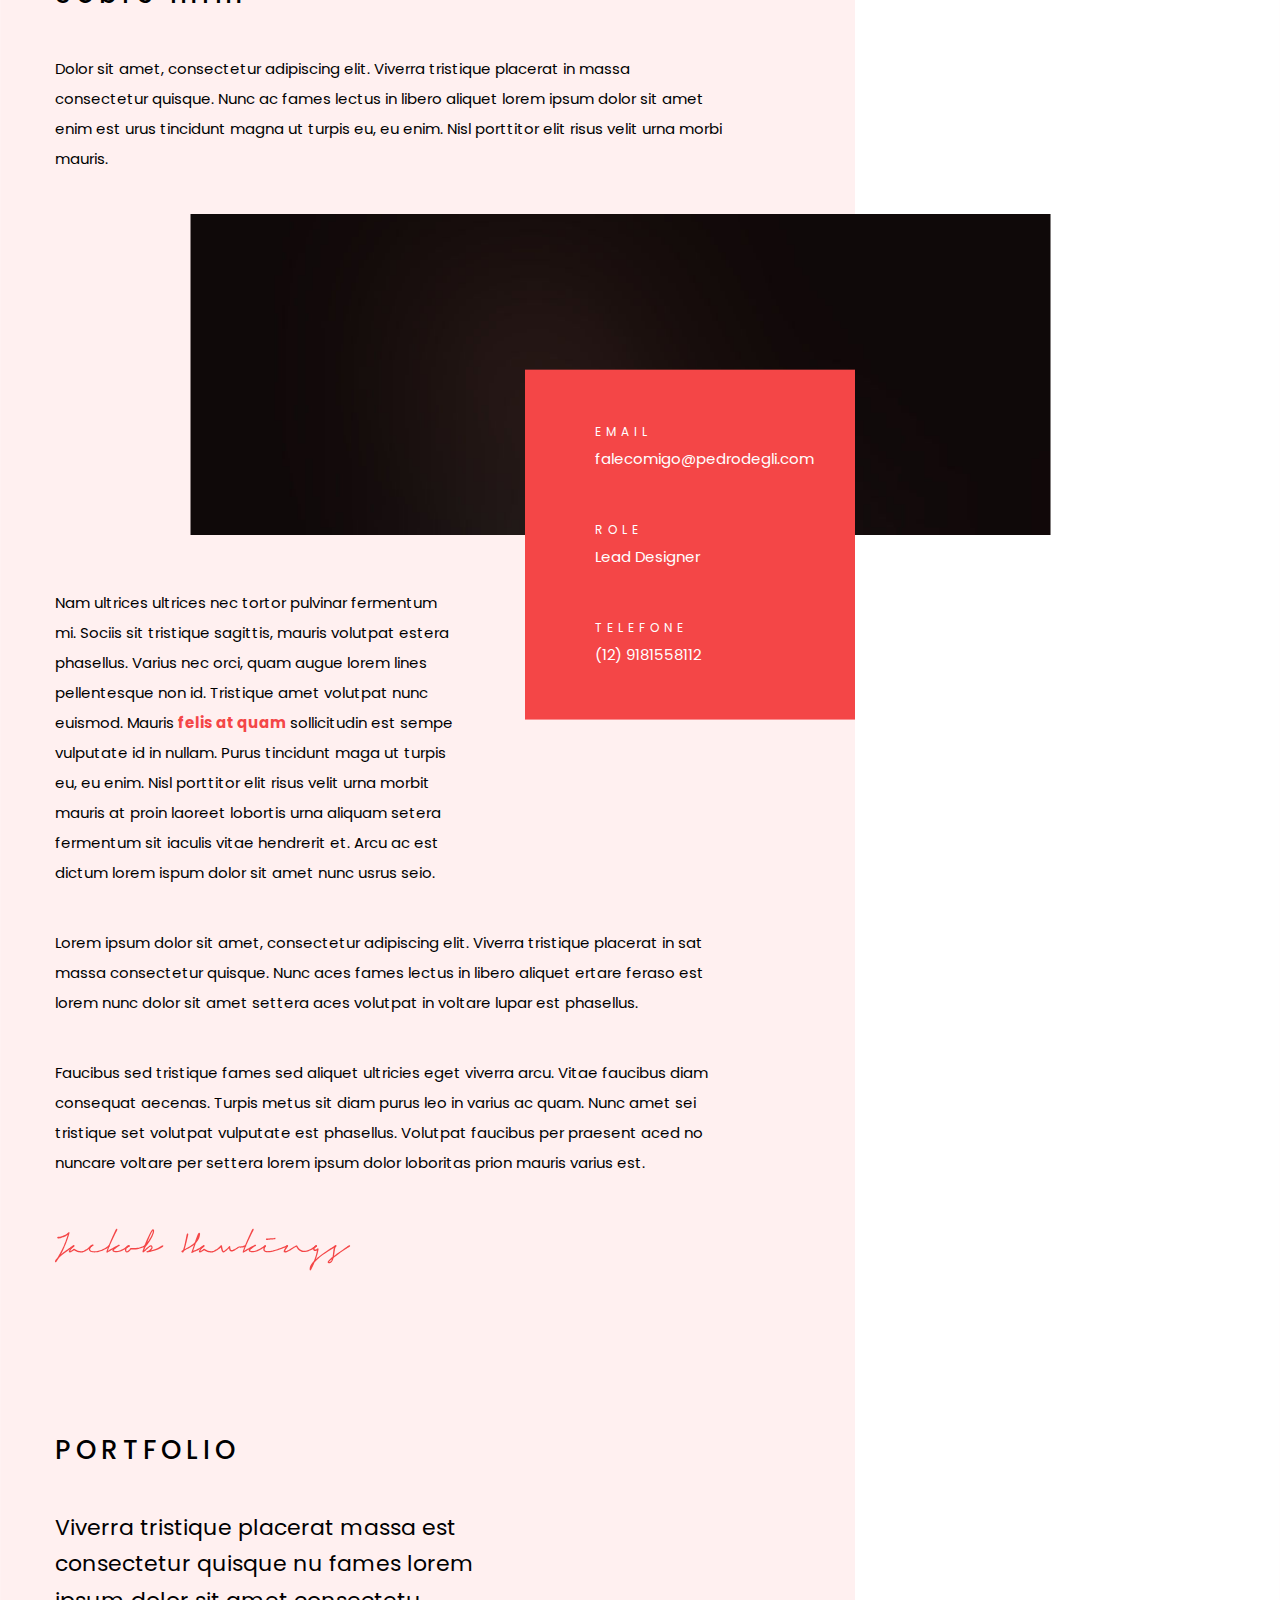
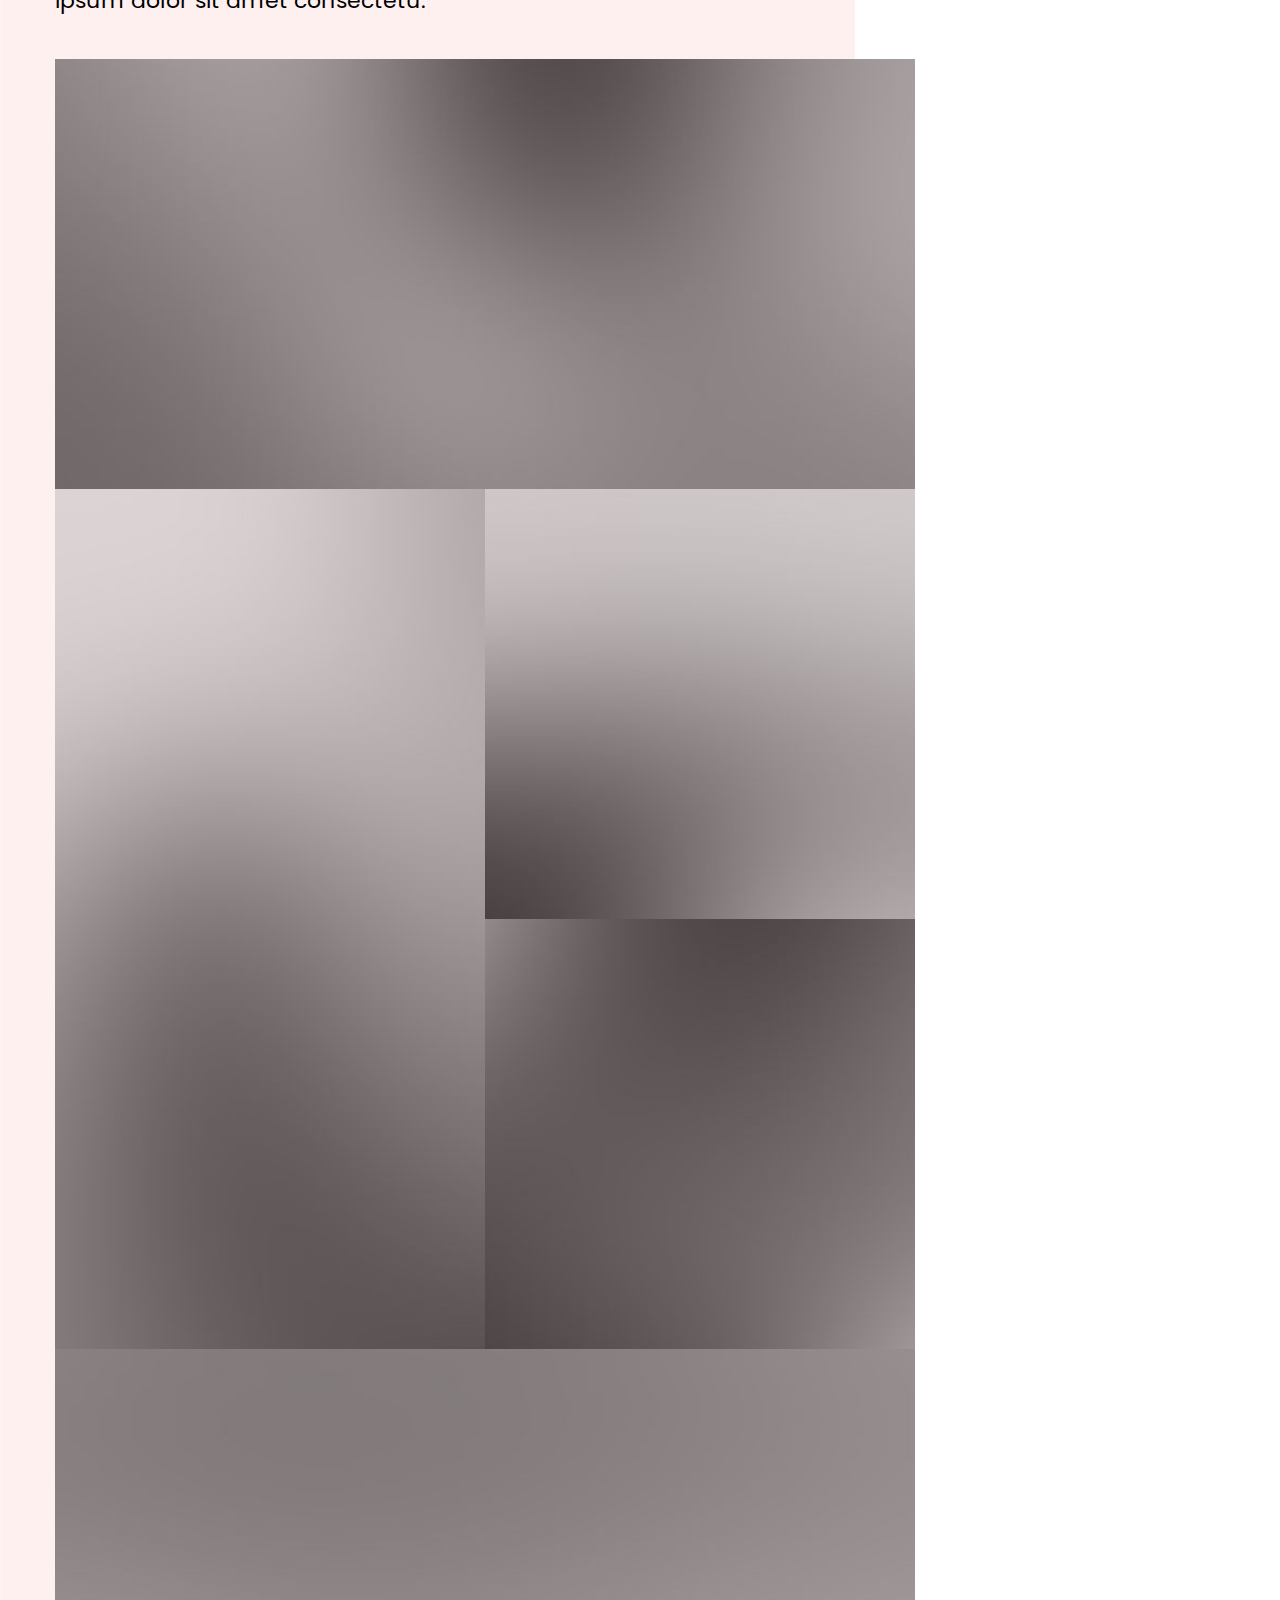
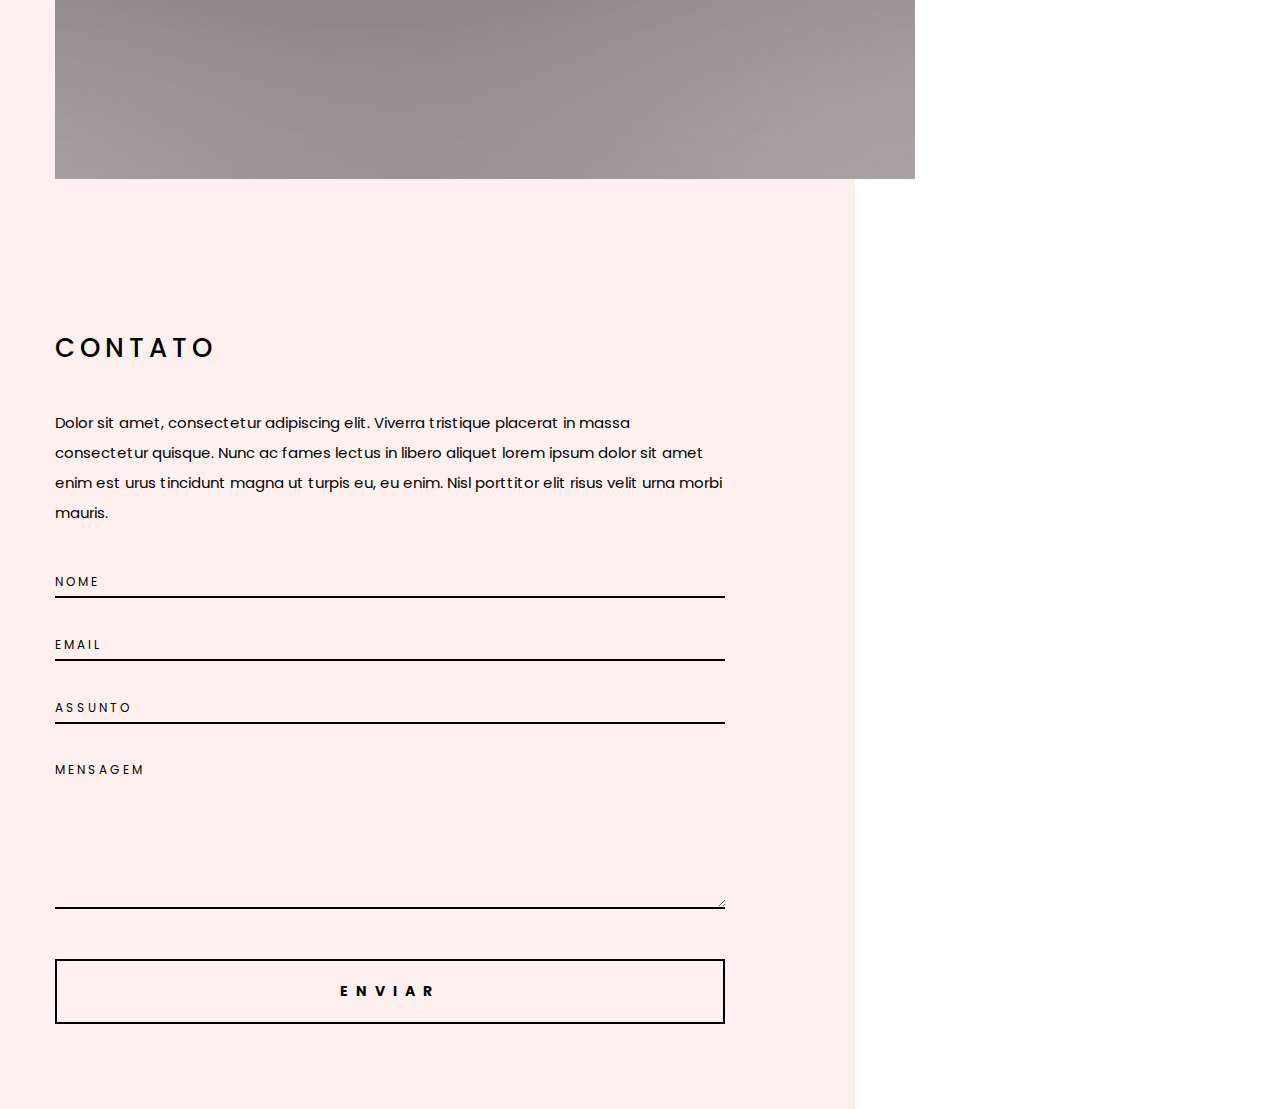
==== commit 0e68e7f4: "Redesign" ====
--- a/index.html
+++ b/index.html
@@ -1,185 +1,276 @@
-<!doctype html>
-<!--[if lt IE 7]>      <html class="no-js lt-ie9 lt-ie8 lt-ie7" lang=""> <![endif]-->
-<!--[if IE 7]>         <html class="no-js lt-ie9 lt-ie8" lang=""> <![endif]-->
-<!--[if IE 8]>         <html class="no-js lt-ie9" lang=""> <![endif]-->
-<!--[if gt IE 8]><!-->
-<html class="no-js" lang="">
-<!--<![endif]-->
-<head>
-<meta charset="utf-8">
-<meta name="description" content="">
-<meta name="viewport" content="width=device-width, initial-scale=1">
-<title>Pedro Degli </title>
-<link rel="icon" href="images/logo.png" />
-<link rel="stylesheet" href="css/bootstrap.min.css">
-<link rel="stylesheet" href="css/flexslider.css">
-<link rel="stylesheet" href="css/jquery.fancybox.css">
-<link rel="stylesheet" href="css/main.css">
-<link rel="stylesheet" href="css/responsive.css">
-<link rel="stylesheet" href="css/animate.min.css">
-<link rel="stylesheet" href="css/font-icon.css">
-<link rel="stylesheet" href="https://maxcdn.bootstrapcdn.com/font-awesome/4.4.0/css/font-awesome.min.css">
-</head>
-<body>
-<!-- header top section -->
-<section class="banner" role="banner">
-  <header id="header">
-    <div class="header-content clearfix"> <a class="logo" href="index.html"><img src="images/logo.png" alt=""></a>
-      <nav class="navigation" role="navigation">
-        <ul class="primary-nav">
-          <li>pedrodegli@live.com</li>
-        </ul>
-      </nav>
-      <a href="#" class="nav-toggle">Menu<span></span></a> </div>
-  </header>
-</section>
-<!-- header top section --> 
-<!-- header content section -->
-<section id="hero" class="section ">
-  <div class="container">
-    <div class="row">
-      <div class="col-md-7 col-sm-6 hero">
-        <div class="hero-content">
-          <h1>Pedro Degli</h1>
-          <p>UI/UX Designer.</p>
-        </div>
-        <!-- hero --> 
-      </div>
-      <div class="col-md-5 col-sm-6 hero">
-        
-        <!-- hero --> 
-      </div>
-    </div>
-  </div>
-</section>
-<!-- header content section --> 
-<!-- portfolio grid section -->
-<section id="portfolio">
-  <div class="container">
-    <div class="row">
-      <div class="col-lg-12 text-center">
-        <hr class="section">
-      </div>
-    </div>
-    <div class="row">
-      <div class="col-sm-6 portfolio-item"> <a href="harpio.html" class="portfolio-link">
-        <div class="caption">
-          <div class="caption-content">
-            <h3>Harpio</h3>
-            
-          </div>
-        </div>
-        <img src="\UI\harpio\cover.png" class="img-responsive" alt=""> </a> </div>
-        
-      <div class="col-sm-6 portfolio-item"> <a href="polaroid.html" class="portfolio-link">
-        <div class="caption">
-          <div class="caption-content">
-            <h3>Music player - Polaroide</h3>
-            <h4></h4>
-          </div>
-        </div>
-        <img src="\UI\Polaroid\polaroid.png" class="img-responsive" alt=""> </a> </div>
-        
-        <div class="col-sm-6 portfolio-item"> <a href="memories.html" class="portfolio-link">
-        <div class="caption">
-          <div class="caption-content">
-            <h3>Memories</h3>
-            
-          </div>
-        </div>
-        <img src="\UI\memories\memories.png" class="img-responsive" alt=""> </a> </div>
-        
-        <div class="col-sm-6 portfolio-item"> <a href="meeting.html" class="portfolio-link">
-        <div class="caption">
-          <div class="caption-content">
-            <h3>Meeting</h3>
-            
-          </div>
-        </div>
-        <img src="\UI\meeting\meeting.png" class="img-responsive" alt=""> </a> </div>
-        
-        <div class="col-sm-6 portfolio-item"> <a href="profile.html" class="portfolio-link">
-        <div class="caption">
-          <div class="caption-content">
-            <h3>Profile</h3>
-            
-          </div>
-        </div>
-        <img src="\UI\profile\profile.png" class="img-responsive" alt=""> </a> </div>
-        
-        <div class="col-sm-6 portfolio-item"> <a href="redesignwhats.html" class="portfolio-link">
-        <div class="caption">
-          <div class="caption-content">
-            <h3>Redesign whatsapp</h3>
-            
-          </div>
-        </div>
-        <img src="\ui\redesignwhats\redesign.png" class="img-responsive" alt=""> </a> </div>
-        
-        <!--<div class="col-sm-6 portfolio-item"> <a href="musicplayer.html" class="portfolio-link">
-        <div class="caption">
-          <div class="caption-content">
-            <h3>Music Player</h3>
-            
-          </div>
-        </div>
-        <img src="\UI\musicplayer1\musicplayer.png" class="img-responsive" alt=""> </a> </div> -->
-        
-        
-        
-        
-        
-        
-    </div>
-  </div>
-</section>
-<!-- portfolio grid section --> 
-<!-- service section -->
-<section id="service" class="service section">
-  <div class="container">
-    <div class="row">
-      <div class="col-md-5 col-sm-6">
-        <h4>Interfaces web e mobile.</h4>
-        <p>Trabalhos em UI/UX e prototipagem.</p>
-      </div>
-      <!-- <div class="col-md-7 col-sm-6">
-        <div class="col-md-4 col-sm-6 service text-center"> <span class="icon icon-browser"></span>
-          <div class="service-content">
-            <h5>WEB</h5>
-          </div>
-        </div>
-        <div class="col-md-4 col-sm-6 service text-center"> <span class="icon icon-mobile"></span>
-          <div class="service-content">
-            <h5>Mobile</h5>
-          </div>
-        </div>
-        
-      </div> -->
-    </div>
-  </div>
-</section>
-<!-- service section --> 
-<!-- footer section -->
-<footer class="footer">
-  <div class="container">
-    <div class="col-md-6 left">
-      <h4>Vamos bater um papo?</h4>
-      <p><a href="mailto:pedrodegli@live.com"> pedrodegli@live.com </a></p> 
-    </div>
-    <div class="col-md-6 right">
-      <p>© 2018 All rights reserved. <br>
-        by <a href="http://www.twitter.com/pokesembola/">PedroDegli</a></p>
-    </div>
-  </div>
-</footer>
-<!-- footer section --> 
-
-<!-- JS FILES --> 
-<script src="https://ajax.googleapis.com/ajax/libs/jquery/1.11.3/jquery.min.js"></script> 
-<script src="js/bootstrap.min.js"></script> 
-<script src="js/jquery.fancybox.pack.js"></script> 
-<script src="js/retina.min.js"></script> 
-<script src="js/modernizr.js"></script> 
-<script src="js/main.js"></script>
-</body>
-</html>
+<!DOCTYPE HTML>
+<html lang="en-US">
+    <head>
+        <title>Pedro Degli - UI Designer</title>
+        <meta http-equiv="Content-Type" content="text/html; charset=UTF-8">
+        <meta name="description" content="Template by CocoBasic" />
+        <meta name="keywords" content="HTML, CSS, JavaScript, PHP" />
+        <meta name="author" content="CocoBasic" />
+        <meta name="viewport" content="width=device-width, initial-scale=1, shrink-to-fit=no">
+
+        <link rel="shortcut icon" href="images/favicon.ico">
+        <link href='https://fonts.googleapis.com/css?family=Poppins:200,400,500,700,800&display=swap' rel='stylesheet' type='text/css'>                     
+        <link rel="stylesheet" href="css/clear.css">
+        <link rel="stylesheet" href="css/bootstrap-grid.css">        
+        <link rel="stylesheet" href="css/prettyPhoto.css">
+        <link rel="stylesheet" href="css/owl.carousel.min.css">
+        <link rel="stylesheet" href="css/owl.theme.default.min.css">
+        <link rel="stylesheet" href="style.css">
+
+        <!--[if lt IE 9]>
+            <script src="js/html5shiv.js"></script>            
+            <script src="js/respond.min.js"></script>                   
+        <![endif]-->                
+    </head>
+
+    <body class="one-page"> 
+
+        <div class="doc-loader"></div>
+
+        <div class="container">
+            <div class="page-wrapper">
+
+                <!-- ================= HEADER ================= -->
+                <div id="nav-btn" class="nav-btn">
+                    <span class="nav-btn-cover">
+                        <span class="menu-line"></span>                   
+                    </span>
+                </div>
+                <div class="s-nav">
+                    <div class="nav-count">
+                        <div class="current-num">
+                            <span>01</span>
+                        </div>
+                        <div class="pagination-sep">/</div>
+                        <div class="total-pages-num">07</div>
+                    </div>                                                            
+                    <div class="nav-container">
+                        <a class="site-title slow-scroll" href="#home">Pedro Degli</a>
+                        <nav class="nav-menu">
+                            <ul class="nav-list">
+                                <li><a href="#home">Home</a></li>
+                                <li><a href="#services">Sobre o trabalho</a></li>
+                                <li><a href="#about">Sobre mim</a></li>
+                                <li><a href="#portfolio">Portifólio</a></li>                                                                        
+                                <li><a href="#skills">Skills</a></li>
+                                <li><a href="#contact">Contato</a></li>
+                            </ul>
+                        </nav>
+                    </div>
+                    <ul class="nav-soc">
+                        <li><a href="#">IN.</a></li>
+                        <li><a href="#">BE.</a></li>
+                        <li><a href="#">DB.</a></li>
+                    </ul>
+                </div>
+                <!-- =============== HEADER END =============== -->
+
+                <!-- ================== HOME ================== -->
+                <section id="home" class="section">
+                    <div class="container-wrap">                        
+                        <h1 class="entry-title" data-jarallax-element="0 30">Olá <br>Eu sou <span>Pedro Degli</span></h1>
+                        <img class="main-photo block-right" data-jarallax-element="0 -30" src="images/photo-1.jpg" alt="">                        
+                        <a href="#services" class="main-btn slow-scroll"><img src="images/scroll-icon.svg" alt=""></a>
+                    </div>
+                </section>
+                <!-- ================= HOME END ================= -->
+
+                <!-- ================== SERVICES ================== -->
+                <section id="services" class="section">
+
+                    <div class="content-670">
+                        <h2 class="title">O trabalho</h2>
+                        
+                        <p>
+                            Faucibus sed tristique fames sed aliquet ultricies eget viverra arcu. Vitae faucibus diam consequat aecenas. Turpis metus sit diam purus leo in varius ac quam. Nunc amet tristique set volutpat <a href="#">estars adipiscing</a> vulputate est phasellus. Volutpat faucibus per praesent aced nuncare voltare per settera lorem ipsum dolor.
+                        </p>
+                    </div>
+
+                    <ul class="serv-link-cover block-right" data-jarallax-element="0 40">
+                        <li><a href="#">DOWNLOAD CV</a></li>
+                        <li><a href="#">BEHANCE</a></li>
+                    </ul>
+
+                    
+                </section>
+                <!-- ================ SERVICES END ================ -->
+
+                <!-- ==================== ABOUT ==================== -->
+                <section id="about" class="section">
+                    <h2 class="title">Sobre mim</h2>
+
+                    <div class="content-670">
+                        <p>
+                            Dolor sit amet, consectetur adipiscing elit. Viverra tristique placerat in massa consectetur quisque. Nunc ac fames lectus in libero aliquet lorem ipsum dolor sit amet enim est urus tincidunt magna ut turpis eu, eu enim. Nisl porttitor elit risus velit urna morbi mauris.
+                        </p>
+                    </div>
+
+                    <img class="about-img block-right" data-jarallax-element="0 -40" src="images/about-img.jpg" alt="">
+
+                    <ul class="about-info" data-threshold="0 0" data-jarallax-element="40 0">
+                        <li>
+                            <h6>EMAIL</h6>
+                            <a href="mailto:falecomigo@pedrodegli.com">falecomigo@pedrodegli.com</a>
+                        </li>
+                        <li>
+                            <h6>ROLE</h6>
+                            <span>Lead Designer</span>
+                        </li>
+                        <li>
+                            <h6>TELEFONE</h6>
+                            <a href="tel:12981558112">(12) 9181558112</a>
+                        </li>
+                    </ul>
+
+                    <div class="about-text content-670">
+                        <p>
+                            Nam ultrices ultrices nec tortor pulvinar fermentum mi. Sociis sit tristique sagittis, mauris volutpat estera phasellus. Varius nec orci, quam augue lorem lines pellentesque non id. Tristique amet volutpat nunc euismod. Mauris <a href="#">felis at quam</a> sollicitudin est sempe vulputate id in nullam. Purus tincidunt maga ut turpis eu, eu enim. Nisl porttitor elit risus velit urna morbit mauris at proin laoreet lobortis urna aliquam setera fermentum sit iaculis vitae hendrerit et. Arcu ac est dictum lorem ispum dolor sit amet nunc usrus seio.
+                        </p>
+                        <p>
+                            Lorem ipsum dolor sit amet, consectetur adipiscing elit. Viverra tristique placerat in sat massa consectetur quisque. Nunc aces fames lectus in libero aliquet ertare feraso est lorem nunc dolor sit amet settera aces volutpat in voltare lupar est phasellus.
+                        </p>
+                        <p>
+                            Faucibus sed tristique fames sed aliquet ultricies eget viverra arcu. Vitae faucibus diam consequat aecenas. Turpis metus sit diam purus leo in varius ac quam. Nunc amet sei tristique set volutpat vulputate est phasellus. Volutpat faucibus per praesent aced no nuncare voltare per settera lorem ipsum dolor loboritas prion mauris varius est.
+                        </p>
+                    </div>
+
+                    <img class="signature" src="images/signature.svg" alt="">
+
+                </section>
+                <!-- ================== ABOUT END ================== -->
+
+                <!-- ==================== PORTFOLIO ==================== -->
+                <section id="portfolio" class="section">
+                    <h2 class="title">PORTFOLIO</h2>
+                    <div class="section-des">
+                        Viverra tristique placerat  massa est consectetur quisque nu fames lorem ipsum dolor sit amet consectetu.
+                    </div>
+
+                    <div id="portfolio-wrapper" class="relative block-right">                        
+                        <div class="portfolio-load-content-holder"></div>
+                        <div class="grid" id="portfolio-grid">                                                            
+                            <div class="grid-sizer"></div>
+
+                            <div id="p-item-1" class="grid-item element-item p-one">
+                                <a class="item-link ajax-portfolio" href="portfolio-1.html" data-id="1">
+                                    <img src="images/portfolio1.jpg" alt="" />
+                                    <div class="portfolio-text-holder">
+                                        <div class="portfolio-text-wrapper">
+                                            <p class="portfolio-text">Sneakers</p>
+                                            <p class="portfolio-cat">Text</p>
+                                        </div>
+                                    </div>
+                                </a>
+                            </div>
+
+                            <div id="p-item-2" class="grid-item element-item p-one-half">
+                                <a class="item-link ajax-portfolio" href="portfolio-2.html" data-id="2">
+                                    <img src="images/portfolio2.jpg" alt="" />
+                                    <div class="portfolio-text-holder">
+                                        <div class="portfolio-text-wrapper">
+                                            <p class="portfolio-text">Stairways</p>
+                                            <p class="portfolio-cat">Text</p>
+                                        </div>
+                                    </div>
+                                </a>
+                            </div>
+
+                            <div id="p-item-3" class="grid-item element-item p-one-half">
+                                <a class="item-link ajax-portfolio" href="portfolio-3.html" data-id="3">
+                                    <img src="images/portfolio3.jpg" alt="" />
+                                    <div class="portfolio-text-holder">
+                                        <div class="portfolio-text-wrapper">
+                                            <p class="portfolio-text">Nature</p>
+                                            <p class="portfolio-cat">Text</p>
+                                        </div>
+                                    </div>
+                                </a>
+                            </div>
+
+                            <div class="grid-item element-item p-one-half">
+                                <a class="item-link" href="https://vimeo.com/199192931" data-rel="prettyPhoto[portfolio]">
+                                    <img src="images/portfolio4.jpg" alt="" />
+                                    <div class="portfolio-text-holder">
+                                        <div class="portfolio-text-wrapper">
+                                            <p class="portfolio-text">Architecture</p>
+                                            <p class="portfolio-cat">Video</p>
+                                        </div>
+                                    </div>
+                                </a>
+                            </div>
+
+                            <div class="grid-item element-item p-one">
+                                <a class="item-link" href="images/item1.jpg" data-rel="prettyPhoto[portfolio]">
+                                    <img src="images/portfolio5.jpg" alt="" />
+                                    <div class="portfolio-text-holder">
+                                        <div class="portfolio-text-wrapper">
+                                            <p class="portfolio-text">Art</p>
+                                            <p class="portfolio-cat">Image</p>
+                                        </div>
+                                    </div>
+                                </a>
+                            </div>
+                        </div>                
+                    </div>   
+                </section>
+                <!-- ================== PORTFOLIO END ================== -->
+
+                <!-- ==================== BLOG ==================== -->
+                
+                <!-- ================== BLOG END ================== -->
+
+                
+
+                    
+
+                    
+
+                <!-- ==================== ABOUT ==================== -->
+                <section id="contact" class="section">
+                    <h2 class="title">CONTATO</h2>
+                    
+                    <div class="content-670">
+                        <p>
+                            Dolor sit amet, consectetur adipiscing elit. Viverra tristique placerat in massa consectetur quisque. Nunc ac fames lectus in libero aliquet lorem ipsum dolor sit amet enim est urus tincidunt magna ut turpis eu, eu enim. Nisl porttitor elit risus velit urna morbi mauris.
+                        </p>
+                    </div>
+
+                    
+
+                    <div class="content-670">
+                        <div class="contact-form">
+                            <p>
+                                <input id="name" type="text" name="your-name" placeholder="NOME">
+                            </p>
+                            <p>
+                                <input id="contact-email" type="email" name="your-email" placeholder="EMAIL">
+                            </p>                                    
+                            <p>
+                                <input id="subject" type="text" name="your-subject" placeholder="ASSUNTO">
+                            </p>
+                            <p>
+                                <textarea id="message" name="your-message" placeholder="MENSAGEM"></textarea>
+                            </p>
+                            <p class="contact-submit-holder">
+                                <input type="submit" value="ENVIAR">
+                            </p>                                
+                        </div> 
+                    </div>
+
+                </section>
+                <!-- ================== ABOUT END ================== -->
+            </div>
+        </div>
+
+        <!--=================== SCRIPT ===================-->
+        <script src="js/jquery.js"></script>       
+        <script src="js/imagesloaded.pkgd.js"></script>
+        <script src="js/jquery.fitvids.js"></script>
+        <script src="js/jarallax.js"></script>
+        <script src="js/jarallax-element.min.js"></script>
+        <script src="js/isotope.pkgd.js"></script>        
+        <script src="js/jquery.prettyPhoto.js"></script>                
+        <script src='js/owl.carousel.min.js'></script>                                                            
+        <script src="js/main.js"></script>
+    </body>
+</html>--- a/css/clear.css
+++ b/css/clear.css
@@ -0,0 +1,96 @@
+html, body, div, span, object, iframe,
+h1, h2, h3, h4, h5, h6, p, blockquote, pre,
+abbr, address, cite, code,
+del, dfn, em, img, ins, kbd, q, samp,
+small, strong, sub, sup, var,
+b, i, ol, ul, li,
+fieldset, form, label, legend,
+table, caption, tbody, tfoot, thead, tr, th, td,
+article, aside, canvas, details, figcaption, figure, 
+footer, header, hgroup, menu, nav, section, summary,
+time, mark, audio, video {
+    margin:0;
+    padding:0;
+    border:0;
+    outline: none;
+    font-size:100%;
+    vertical-align:baseline;
+    background:transparent;
+}
+
+body {
+    line-height:1;
+}
+
+article,aside,details,figcaption,figure,
+footer,header,hgroup,menu,nav,section { 
+    display:block;
+}
+
+nav ul,ul,ol {
+    list-style:none;
+}
+
+blockquote, q {
+    quotes:none;
+}
+
+blockquote:before, blockquote:after,
+q:before, q:after {
+    content:'';
+    content:none;
+}
+
+a {
+    margin:0;
+    padding:0;
+    font-size:100%;
+	outline: none;
+    vertical-align:baseline;
+    background:transparent;
+}
+
+ins {
+    background-color:#ff9;
+    color:#000;
+    text-decoration:none;
+}
+
+mark {
+    background-color:#ff9;
+    color:#000; 
+    font-style:italic;
+    font-weight:bold;
+}
+
+del {
+    text-decoration: line-through;
+}
+
+abbr[title], dfn[title] {
+    border-bottom:1px dotted;
+    cursor:help;
+}
+
+table {
+    border-collapse:collapse;
+    border-spacing:0;
+}
+
+hr {
+    display:block;
+    height:1px;
+    border:0;   
+    border-top:1px solid #cccccc;
+    margin:1em 0;
+    padding:0;
+}
+
+input, select {
+    vertical-align:middle;
+}
+
+input:focus, textarea:focus
+{
+    outline: none;
+}--- a/css/prettyPhoto.css
+++ b/css/prettyPhoto.css
@@ -0,0 +1,530 @@
+/* ------------------------------------------------------------------------
+        This you can edit.
+------------------------------------------------------------------------- */
+
+/* ----------------------------------
+        Default Theme
+----------------------------------- */
+
+div.pp_default .pp_top,
+div.pp_default .pp_top .pp_middle,
+div.pp_default .pp_top .pp_left,
+div.pp_default .pp_top .pp_right,
+div.pp_default .pp_bottom,
+div.pp_default .pp_bottom .pp_left,
+div.pp_default .pp_bottom .pp_middle,
+div.pp_default .pp_bottom .pp_right { height: 13px; }
+
+div.pp_default .pp_content .ppt { color: #f8f8f8; }
+div.pp_default .pp_content_container .pp_left { padding-left: 13px; }
+div.pp_default .pp_content_container .pp_right { padding-right: 13px; }
+/*div.pp_default .pp_content { background-color: #fff; }*/
+div.pp_default .pp_next:hover { background: url(../images/prettyPhoto/default/sprite_next.png) center right  no-repeat; cursor: pointer; } /* Next button */
+div.pp_default .pp_previous:hover { background: url(../images/prettyPhoto/default/sprite_prev.png) center left no-repeat; cursor: pointer; } /* Previous button */
+div.pp_default .pp_expand { background: url(../images/prettyPhoto/default/sprite.png) 0 -29px no-repeat; cursor: pointer; width: 28px; height: 28px; display: none !important; } /* Expand button */
+div.pp_default .pp_expand:hover { background: url(../images/prettyPhoto/default/sprite.png) 0 -56px no-repeat; cursor: pointer; } /* Expand button hover */
+div.pp_default .pp_contract { background: url(../images/prettyPhoto/default/sprite.png) 0 -84px no-repeat; cursor: pointer; width: 28px; height: 28px; } /* Contract button */
+div.pp_default .pp_contract:hover { background: url(../images/prettyPhoto/default/sprite.png) 0 -113px no-repeat; cursor: pointer; } /* Contract button hover */
+div.pp_default .pp_close { width: 30px; height: 30px; cursor: pointer; } /* Close button */
+div.pp_default #pp_full_res .pp_inline { color: #000; background-color: white; padding: 30px; } 
+.pp_inline img {max-width: 100%; max-height: 100%; width: auto; height: auto;}
+div.pp_default .pp_gallery ul li a { background: url(../images/prettyPhoto/default/default_thumb.png) center center #f8f8f8; border:1px solid #aaa; }
+div.pp_default .pp_gallery ul li a:hover,
+div.pp_default .pp_gallery ul li.selected a { border-color: #fff; }
+div.pp_default .pp_social { margin-top: 7px;}
+
+div.pp_default .pp_gallery a.pp_arrow_previous,
+div.pp_default .pp_gallery a.pp_arrow_next { position: static; left: auto; }
+div.pp_default .pp_nav .pp_play,
+div.pp_default .pp_nav .pp_pause { background: url(../images/prettyPhoto/default/sprite.png) -51px 1px no-repeat; height:30px; width:30px; }
+div.pp_default .pp_nav .pp_pause { background-position: -51px -29px; }
+div.pp_default .pp_details { position: relative; }
+div.pp_default a.pp_arrow_previous,
+div.pp_default a.pp_arrow_next { height: 26px;  margin: -4px 0 0 0; width: 20px; }
+div.pp_default a.pp_arrow_next { left: 52px;} /* The next arrow in the bottom nav */
+div.pp_default .pp_content_container .pp_details { margin-top: 5px; }
+div.pp_default .pp_nav { clear: none; height: 30px; width: 110px; position: relative; }
+div.pp_default .pp_nav .currentTextHolder{ font-family: Georgia; font-style: italic; color:#999; font-size: 11px; left: 75px; line-height: 25px; margin: 0; padding: 0 0 0 10px; position: absolute; top: 2px; }
+
+div.pp_default .pp_close:hover, div.pp_default .pp_nav .pp_play:hover, div.pp_default .pp_nav .pp_pause:hover, div.pp_default .pp_arrow_next:hover, div.pp_default .pp_arrow_previous:hover { opacity:0.7; }
+
+div.pp_default .pp_description{ font-size: 11px; font-weight: bold; line-height: 14px; margin: 5px 50px 5px 0; }
+
+
+div.pp_default .pp_loaderIcon { background: url(../images/prettyPhoto/default/loader.gif) center center no-repeat; background-color: white;} /* Loader icon */
+
+
+/* ----------------------------------
+        Light Rounded Theme
+----------------------------------- */
+
+
+div.light_rounded .pp_top .pp_left { background: url(../images/prettyPhoto/light_rounded/sprite.png) -88px -53px no-repeat; } /* Top left corner */
+div.light_rounded .pp_top .pp_middle { background: #fff; } /* Top pattern/color */
+div.light_rounded .pp_top .pp_right { background: url(../images/prettyPhoto/light_rounded/sprite.png) -110px -53px no-repeat; } /* Top right corner */
+
+div.light_rounded .pp_content .ppt { color: #000; }
+div.light_rounded .pp_content_container .pp_left,
+div.light_rounded .pp_content_container .pp_right { background: #fff; }
+div.light_rounded .pp_content { background-color: #fff; } /* Content background */
+div.light_rounded .pp_next:hover { background: url(../images/prettyPhoto/light_rounded/btnNext.png) center right  no-repeat; cursor: pointer; } /* Next button */
+div.light_rounded .pp_previous:hover { background: url(../images/prettyPhoto/light_rounded/btnPrevious.png) center left no-repeat; cursor: pointer; } /* Previous button */
+div.light_rounded .pp_expand { background: url(../images/prettyPhoto/light_rounded/sprite.png) -31px -26px no-repeat; cursor: pointer; } /* Expand button */
+div.light_rounded .pp_expand:hover { background: url(../images/prettyPhoto/light_rounded/sprite.png) -31px -47px no-repeat; cursor: pointer; } /* Expand button hover */
+div.light_rounded .pp_contract { background: url(../images/prettyPhoto/light_rounded/sprite.png) 0 -26px no-repeat; cursor: pointer; } /* Contract button */
+div.light_rounded .pp_contract:hover { background: url(../images/prettyPhoto/light_rounded/sprite.png) 0 -47px no-repeat; cursor: pointer; } /* Contract button hover */
+div.light_rounded .pp_close { width: 75px; height: 22px; background: url(../images/prettyPhoto/light_rounded/sprite.png) -1px -1px no-repeat; cursor: pointer; } /* Close button */
+div.light_rounded .pp_details { position: relative; }
+div.light_rounded .pp_description { margin-right: 85px; }
+div.light_rounded #pp_full_res .pp_inline { color: #000; } 
+div.light_rounded .pp_gallery a.pp_arrow_previous,
+div.light_rounded .pp_gallery a.pp_arrow_next { margin-top: 12px !important; }
+div.light_rounded .pp_nav .pp_play { background: url(../images/prettyPhoto/light_rounded/sprite.png) -1px -100px no-repeat; height: 15px; width: 14px; }
+div.light_rounded .pp_nav .pp_pause { background: url(../images/prettyPhoto/light_rounded/sprite.png) -24px -100px no-repeat; height: 15px; width: 14px; }
+
+div.light_rounded .pp_arrow_previous { background: url(../images/prettyPhoto/light_rounded/sprite.png) 0 -71px no-repeat; } /* The previous arrow in the bottom nav */
+div.light_rounded .pp_arrow_previous.disabled { background-position: 0 -87px; cursor: default; }
+div.light_rounded .pp_arrow_next { background: url(../images/prettyPhoto/light_rounded/sprite.png) -22px -71px no-repeat; } /* The next arrow in the bottom nav */
+div.light_rounded .pp_arrow_next.disabled { background-position: -22px -87px; cursor: default; }
+
+div.light_rounded .pp_bottom .pp_left { background: url(../images/prettyPhoto/light_rounded/sprite.png) -88px -80px no-repeat; } /* Bottom left corner */
+div.light_rounded .pp_bottom .pp_middle { background: #fff; } /* Bottom pattern/color */
+div.light_rounded .pp_bottom .pp_right { background: url(../images/prettyPhoto/light_rounded/sprite.png) -110px -80px no-repeat; } /* Bottom right corner */
+
+div.light_rounded .pp_loaderIcon { background: url(../images/prettyPhoto/light_rounded/loader.gif) center center no-repeat; } /* Loader icon */
+
+/* ----------------------------------
+        Dark Rounded Theme
+----------------------------------- */
+
+div.dark_rounded .pp_top .pp_left { background: url(../images/prettyPhoto/dark_rounded/sprite.png) -88px -53px no-repeat; } /* Top left corner */
+div.dark_rounded .pp_top .pp_middle { background: url(../images/prettyPhoto/dark_rounded/contentPattern.png) top left repeat; } /* Top pattern/color */
+div.dark_rounded .pp_top .pp_right { background: url(../images/prettyPhoto/dark_rounded/sprite.png) -110px -53px no-repeat; } /* Top right corner */
+
+div.dark_rounded .pp_content_container .pp_left { background: url(../images/prettyPhoto/dark_rounded/contentPattern.png) top left repeat-y; } /* Left Content background */
+div.dark_rounded .pp_content_container .pp_right { background: url(../images/prettyPhoto/dark_rounded/contentPattern.png) top right repeat-y; } /* Right Content background */
+div.dark_rounded .pp_content { background: url(../images/prettyPhoto/dark_rounded/contentPattern.png) top left repeat; } /* Content background */
+div.dark_rounded .pp_next:hover { background: url(../images/prettyPhoto/dark_rounded/btnNext.png) center right  no-repeat; cursor: pointer; } /* Next button */
+div.dark_rounded .pp_previous:hover { background: url(../images/prettyPhoto/dark_rounded/btnPrevious.png) center left no-repeat; cursor: pointer; } /* Previous button */
+div.dark_rounded .pp_expand { background: url(../images/prettyPhoto/dark_rounded/sprite.png) -31px -26px no-repeat; cursor: pointer; } /* Expand button */
+div.dark_rounded .pp_expand:hover { background: url(../images/prettyPhoto/dark_rounded/sprite.png) -31px -47px no-repeat; cursor: pointer; } /* Expand button hover */
+div.dark_rounded .pp_contract { background: url(../images/prettyPhoto/dark_rounded/sprite.png) 0 -26px no-repeat; cursor: pointer; } /* Contract button */
+div.dark_rounded .pp_contract:hover { background: url(../images/prettyPhoto/dark_rounded/sprite.png) 0 -47px no-repeat; cursor: pointer; } /* Contract button hover */
+div.dark_rounded .pp_close { width: 75px; height: 22px; background: url(../images/prettyPhoto/dark_rounded/sprite.png) -1px -1px no-repeat; cursor: pointer; } /* Close button */
+div.dark_rounded .pp_details { position: relative; }
+div.dark_rounded .pp_description { margin-right: 85px; }
+div.dark_rounded .currentTextHolder { color: #c4c4c4; }
+div.dark_rounded .pp_description { color: #fff; }
+div.dark_rounded #pp_full_res .pp_inline { color: #fff; }
+div.dark_rounded .pp_gallery a.pp_arrow_previous,
+div.dark_rounded .pp_gallery a.pp_arrow_next { margin-top: 12px !important; }
+div.dark_rounded .pp_nav .pp_play { background: url(../images/prettyPhoto/dark_rounded/sprite.png) -1px -100px no-repeat; height: 15px; width: 14px; }
+div.dark_rounded .pp_nav .pp_pause { background: url(../images/prettyPhoto/dark_rounded/sprite.png) -24px -100px no-repeat; height: 15px; width: 14px; }
+
+div.dark_rounded .pp_arrow_previous { background: url(../images/prettyPhoto/dark_rounded/sprite.png) 0 -71px no-repeat; } /* The previous arrow in the bottom nav */
+div.dark_rounded .pp_arrow_previous.disabled { background-position: 0 -87px; cursor: default; }
+div.dark_rounded .pp_arrow_next { background: url(../images/prettyPhoto/dark_rounded/sprite.png) -22px -71px no-repeat; } /* The next arrow in the bottom nav */
+div.dark_rounded .pp_arrow_next.disabled { background-position: -22px -87px; cursor: default; }
+
+div.dark_rounded .pp_bottom .pp_left { background: url(../images/prettyPhoto/dark_rounded/sprite.png) -88px -80px no-repeat; } /* Bottom left corner */
+div.dark_rounded .pp_bottom .pp_middle { background: url(../images/prettyPhoto/dark_rounded/contentPattern.png) top left repeat; } /* Bottom pattern/color */
+div.dark_rounded .pp_bottom .pp_right { background: url(../images/prettyPhoto/dark_rounded/sprite.png) -110px -80px no-repeat; } /* Bottom right corner */
+
+div.dark_rounded .pp_loaderIcon { background: url(../images/prettyPhoto/dark_rounded/loader.gif) center center no-repeat; } /* Loader icon */
+
+
+/* ----------------------------------
+        Dark Square Theme
+----------------------------------- */
+
+div.dark_square .pp_left ,
+div.dark_square .pp_middle,
+div.dark_square .pp_right,
+div.dark_square .pp_content { background: #000; }
+
+div.dark_square .currentTextHolder { color: #c4c4c4; }
+div.dark_square .pp_description { color: #fff; }
+div.dark_square .pp_loaderIcon { background: url(../images/prettyPhoto/dark_square/loader.gif) center center no-repeat; } /* Loader icon */
+
+div.dark_square .pp_expand { background: url(../images/prettyPhoto/dark_square/sprite.png) -31px -26px no-repeat; cursor: pointer; } /* Expand button */
+div.dark_square .pp_expand:hover { background: url(../images/prettyPhoto/dark_square/sprite.png) -31px -47px no-repeat; cursor: pointer; } /* Expand button hover */
+div.dark_square .pp_contract { background: url(../images/prettyPhoto/dark_square/sprite.png) 0 -26px no-repeat; cursor: pointer; } /* Contract button */
+div.dark_square .pp_contract:hover { background: url(../images/prettyPhoto/dark_square/sprite.png) 0 -47px no-repeat; cursor: pointer; } /* Contract button hover */
+div.dark_square .pp_close { width: 75px; height: 22px; background: url(../images/prettyPhoto/dark_square/sprite.png) -1px -1px no-repeat; cursor: pointer; } /* Close button */
+div.dark_square .pp_details { position: relative; }
+div.dark_square .pp_description { margin: 0 85px 0 0; }
+div.dark_square #pp_full_res .pp_inline { color: #fff; }
+div.dark_square .pp_gallery a.pp_arrow_previous,
+div.dark_square .pp_gallery a.pp_arrow_next { margin-top: 12px !important; }
+div.dark_square .pp_nav { clear: none; }
+div.dark_square .pp_nav .pp_play { background: url(../images/prettyPhoto/dark_square/sprite.png) -1px -100px no-repeat; height: 15px; width: 14px; }
+div.dark_square .pp_nav .pp_pause { background: url(../images/prettyPhoto/dark_square/sprite.png) -24px -100px no-repeat; height: 15px; width: 14px; }
+
+div.dark_square .pp_arrow_previous { background: url(../images/prettyPhoto/dark_square/sprite.png) 0 -71px no-repeat; } /* The previous arrow in the bottom nav */
+div.dark_square .pp_arrow_previous.disabled { background-position: 0 -87px; cursor: default; }
+div.dark_square .pp_arrow_next { background: url(../images/prettyPhoto/dark_square/sprite.png) -22px -71px no-repeat; } /* The next arrow in the bottom nav */
+div.dark_square .pp_arrow_next.disabled { background-position: -22px -87px; cursor: default; }
+
+div.dark_square .pp_next:hover { background: url(../images/prettyPhoto/dark_square/btnNext.png) center right  no-repeat; cursor: pointer; } /* Next button */
+div.dark_square .pp_previous:hover { background: url(../images/prettyPhoto/dark_square/btnPrevious.png) center left no-repeat; cursor: pointer; } /* Previous button */
+
+
+/* ----------------------------------
+        Light Square Theme
+----------------------------------- */
+
+div.light_square .pp_left ,
+div.light_square .pp_middle,
+div.light_square .pp_right,
+div.light_square .pp_content { background: #fff; }
+
+div.light_square .pp_content .ppt { color: #000; }
+div.light_square .pp_expand { background: url(../images/prettyPhoto/light_square/sprite.png) -31px -26px no-repeat; cursor: pointer; } /* Expand button */
+div.light_square .pp_expand:hover { background: url(../images/prettyPhoto/light_square/sprite.png) -31px -47px no-repeat; cursor: pointer; } /* Expand button hover */
+div.light_square .pp_contract { background: url(../images/prettyPhoto/light_square/sprite.png) 0 -26px no-repeat; cursor: pointer; } /* Contract button */
+div.light_square .pp_contract:hover { background: url(../images/prettyPhoto/light_square/sprite.png) 0 -47px no-repeat; cursor: pointer; } /* Contract button hover */
+div.light_square .pp_close { width: 75px; height: 22px; background: url(../images/prettyPhoto/light_square/sprite.png) -1px -1px no-repeat; cursor: pointer; } /* Close button */
+div.light_square .pp_details { position: relative; }
+div.light_square .pp_description { margin-right: 85px; }
+div.light_square #pp_full_res .pp_inline { color: #000; }
+div.light_square .pp_gallery a.pp_arrow_previous,
+div.light_square .pp_gallery a.pp_arrow_next { margin-top: 12px !important; }
+div.light_square .pp_nav .pp_play { background: url(../images/prettyPhoto/light_square/sprite.png) -1px -100px no-repeat; height: 15px; width: 14px; }
+div.light_square .pp_nav .pp_pause { background: url(../images/prettyPhoto/light_square/sprite.png) -24px -100px no-repeat; height: 15px; width: 14px; }
+
+div.light_square .pp_arrow_previous { background: url(../images/prettyPhoto/light_square/sprite.png) 0 -71px no-repeat; } /* The previous arrow in the bottom nav */
+div.light_square .pp_arrow_previous.disabled { background-position: 0 -87px; cursor: default; }
+div.light_square .pp_arrow_next { background: url(../images/prettyPhoto/light_square/sprite.png) -22px -71px no-repeat; } /* The next arrow in the bottom nav */
+div.light_square .pp_arrow_next.disabled { background-position: -22px -87px; cursor: default; }
+
+div.light_square .pp_next:hover { background: url(../images/prettyPhoto/light_square/btnNext.png) center right  no-repeat; cursor: pointer; } /* Next button */
+div.light_square .pp_previous:hover { background: url(../images/prettyPhoto/light_square/btnPrevious.png) center left no-repeat; cursor: pointer; } /* Previous button */
+
+div.light_square .pp_loaderIcon { background: url(../images/prettyPhoto/light_rounded/loader.gif) center center no-repeat; } /* Loader icon */
+
+
+/* ----------------------------------
+        Facebook style Theme
+----------------------------------- */
+
+div.facebook .pp_top .pp_left { background: url(../images/prettyPhoto/facebook/sprite.png) -88px -53px no-repeat; } /* Top left corner */
+div.facebook .pp_top .pp_middle { background: url(../images/prettyPhoto/facebook/contentPatternTop.png) top left repeat-x; } /* Top pattern/color */
+div.facebook .pp_top .pp_right { background: url(../images/prettyPhoto/facebook/sprite.png) -110px -53px no-repeat; } /* Top right corner */
+
+div.facebook .pp_content .ppt { color: #000; }
+div.facebook .pp_content_container .pp_left { background: url(../images/prettyPhoto/facebook/contentPatternLeft.png) top left repeat-y; } /* Content background */
+div.facebook .pp_content_container .pp_right { background: url(../images/prettyPhoto/facebook/contentPatternRight.png) top right repeat-y; } /* Content background */
+div.facebook .pp_content { background: #fff; } /* Content background */
+div.facebook .pp_expand { background: url(../images/prettyPhoto/facebook/sprite.png) -31px -26px no-repeat; cursor: pointer; } /* Expand button */
+div.facebook .pp_expand:hover { background: url(../images/prettyPhoto/facebook/sprite.png) -31px -47px no-repeat; cursor: pointer; } /* Expand button hover */
+div.facebook .pp_contract { background: url(../images/prettyPhoto/facebook/sprite.png) 0 -26px no-repeat; cursor: pointer; } /* Contract button */
+div.facebook .pp_contract:hover { background: url(../images/prettyPhoto/facebook/sprite.png) 0 -47px no-repeat; cursor: pointer; } /* Contract button hover */
+div.facebook .pp_close { width: 22px; height: 22px; background: url(../images/prettyPhoto/facebook/sprite.png) -1px -1px no-repeat; cursor: pointer; } /* Close button */
+div.facebook .pp_details { position: relative; }
+div.facebook .pp_description { margin: 0 37px 0 0; }
+div.facebook #pp_full_res .pp_inline { color: #000; } 
+div.facebook .pp_loaderIcon { background: url(../images/prettyPhoto/facebook/loader.gif) center center no-repeat; } /* Loader icon */
+
+div.facebook .pp_arrow_previous { background: url(../images/prettyPhoto/facebook/sprite.png) 0 -71px no-repeat; height: 22px; margin-top: 0; width: 22px; } /* The previous arrow in the bottom nav */
+div.facebook .pp_arrow_previous.disabled { background-position: 0 -96px; cursor: default; }
+div.facebook .pp_arrow_next { background: url(../images/prettyPhoto/facebook/sprite.png) -32px -71px no-repeat; height: 22px; margin-top: 0; width: 22px; } /* The next arrow in the bottom nav */
+div.facebook .pp_arrow_next.disabled { background-position: -32px -96px; cursor: default; }
+div.facebook .pp_nav { margin-top: 0; }
+div.facebook .pp_nav p { font-size: 15px; padding: 0 3px 0 4px; }
+div.facebook .pp_nav .pp_play { background: url(../images/prettyPhoto/facebook/sprite.png) -1px -123px no-repeat; height: 22px; width: 22px; }
+div.facebook .pp_nav .pp_pause { background: url(../images/prettyPhoto/facebook/sprite.png) -32px -123px no-repeat; height: 22px; width: 22px; }
+
+div.facebook .pp_next:hover { background: url(../images/prettyPhoto/facebook/btnNext.png) center right no-repeat; cursor: pointer; } /* Next button */
+div.facebook .pp_previous:hover { background: url(../images/prettyPhoto/facebook/btnPrevious.png) center left no-repeat; cursor: pointer; } /* Previous button */
+
+div.facebook .pp_bottom .pp_left { background: url(../images/prettyPhoto/facebook/sprite.png) -88px -80px no-repeat; } /* Bottom left corner */
+div.facebook .pp_bottom .pp_middle { background: url(../images/prettyPhoto/facebook/contentPatternBottom.png) top left repeat-x; } /* Bottom pattern/color */
+div.facebook .pp_bottom .pp_right { background: url(../images/prettyPhoto/facebook/sprite.png) -110px -80px no-repeat; } /* Bottom right corner */
+
+
+/* ------------------------------------------------------------------------
+        DO NOT CHANGE
+------------------------------------------------------------------------- */
+
+div.pp_pic_holder a:focus { outline:none; }
+
+div.pp_overlay {
+    background: #000;
+    display: none;
+    left: 0;
+    position: absolute;
+    top: 0;
+    width: 100%;
+    z-index: 9999;
+}
+
+div.pp_pic_holder {
+    display: none;
+    position: absolute;
+    width: 100px;
+    z-index: 10000;
+}
+
+
+.pp_top {
+    height: 20px;
+    position: relative;
+}
+* html .pp_top { padding: 0 20px; }
+
+.pp_top .pp_left {
+    height: 20px;
+    left: 0;
+    position: absolute;
+    width: 20px;
+}
+.pp_top .pp_middle {
+    height: 20px;
+    left: 20px;
+    position: absolute;
+    right: 20px;
+}
+* html .pp_top .pp_middle {
+    left: 0;
+    position: static;
+}
+
+.pp_top .pp_right {
+    height: 20px;
+    left: auto;
+    position: absolute;
+    right: 0;
+    top: 0;
+    width: 20px;
+}
+
+.pp_content { height: 40px; min-width: 40px; }
+* html .pp_content { width: 40px; }
+
+.pp_fade { display: none; }
+
+.pp_content_container {
+    position: relative;
+    text-align: left;
+    width: 100%;
+}
+
+.pp_content_container .pp_left { padding-left: 20px; }
+.pp_content_container .pp_right { padding-right: 20px; }
+
+.pp_content_container .pp_details {
+    float: left;
+    margin: 10px 0 2px 0;
+}
+.pp_description {
+    display: none;
+    margin: 0;
+}
+
+.pp_social { float: left; margin: 0; }
+.pp_social .facebook { float: left; margin-left: 5px; width: 55px; overflow: hidden; }
+.pp_social .twitter { float: left; }
+
+.pp_nav {
+    clear: right;
+    float: left;
+    margin: 3px 10px 0 0;
+}
+
+.pp_nav p {
+    float: left;
+    margin: 2px 4px;
+    white-space: nowrap;
+}
+
+.pp_nav .pp_play,
+.pp_nav .pp_pause {
+    float: left;
+    margin-right: 4px;
+    text-indent: -10000px;
+}
+
+a.pp_arrow_previous,
+a.pp_arrow_next {
+    display: block;
+    float: left;
+    height: 15px;
+    margin-top: 3px;
+    overflow: hidden;
+    width: 14px;
+}
+
+.pp_hoverContainer {
+    position: absolute;
+    top: 0;
+    width: 100%;
+    z-index: 2000;
+}
+
+.pp_gallery {
+    display: none;
+    left: 50%;
+    margin-top: -50px;
+    position: absolute;
+    z-index: 10000;
+}
+
+.pp_gallery div {
+    float: left;
+    overflow: hidden;
+    position: relative;
+}
+
+.pp_gallery ul {
+    float: left;
+    height: 35px;
+    margin: 0 0 0 5px;
+    padding: 0;
+    position: relative;
+    white-space: nowrap;
+}
+
+.pp_gallery ul a {
+    border: 1px #000 solid;
+    border: 1px rgba(0,0,0,0.5) solid;
+    display: block;
+    float: left;
+    height: 33px;
+    overflow: hidden;
+}
+
+.pp_gallery ul a:hover,
+.pp_gallery li.selected a { border-color: #fff; }
+
+.pp_gallery ul a img { border: 0; }
+
+.pp_gallery li {
+    display: block;
+    float: left;
+    margin: 0 5px 0 0;
+    padding: 0;
+}
+
+.pp_gallery li.default a {
+    background: url(../images/prettyPhoto/facebook/default_thumbnail.gif) 0 0 no-repeat;
+    display: block;
+    height: 33px;
+    width: 50px;
+}
+
+.pp_gallery li.default a img { display: none; }
+
+.pp_gallery .pp_arrow_previous,
+.pp_gallery .pp_arrow_next {
+    margin-top: 7px !important;
+}
+
+a.pp_next {
+    background: url(../images/prettyPhoto/light_rounded/btnNext.png) 10000px 10000px no-repeat;
+    display: block;
+    float: right;
+    height: 100%;
+    text-indent: -10000px;
+    width: 49%;
+}
+
+a.pp_previous {
+    background: url(../images/prettyPhoto/light_rounded/btnNext.png) 10000px 10000px no-repeat;
+    display: block;
+    float: left;
+    height: 100%;
+    text-indent: -10000px;
+    width: 49%;
+}
+
+a.pp_expand,
+a.pp_contract {
+    cursor: pointer;
+    display: none;
+    height: 20px;	
+    position: absolute;
+    right: 30px;
+    text-indent: -10000px;
+    top: 10px;
+    width: 20px;
+    z-index: 20000;
+}
+
+a.pp_close {
+    position: absolute; right: 0; top: 0; 
+    display: block;
+    line-height:22px;
+}
+
+.pp_bottom {
+    height: 20px;
+    position: relative;
+}
+* html .pp_bottom { padding: 0 20px; }
+
+.pp_bottom .pp_left {
+    height: 20px;
+    left: 0;
+    position: absolute;
+    width: 20px;
+}
+.pp_bottom .pp_middle {
+    height: 20px;
+    left: 20px;
+    position: absolute;
+    right: 20px;
+}
+* html .pp_bottom .pp_middle {
+    left: 0;
+    position: static;
+}
+
+.pp_bottom .pp_right {
+    height: 20px;
+    left: auto;
+    position: absolute;
+    right: 0;
+    top: 0;
+    width: 20px;
+}
+
+.pp_loaderIcon {
+    display: block;
+    height: 24px;
+    left: 50%;
+    margin: -12px 0 0 -12px;
+    position: absolute;
+    top: 50%;
+    width: 24px;
+}
+
+#pp_full_res {
+    line-height: 1 !important;
+}
+
+#pp_full_res .pp_inline {
+    text-align: left;
+}
+
+#pp_full_res .pp_inline p { margin: 0 0 15px 0; }
+
+div.ppt {
+    color: #fff;
+    display: none !important;
+    font-size: 17px;
+    margin: 0 0 5px 15px;
+    z-index: 9999;
+}
+
+@media screen and (max-width: 400px) {	
+    #pp_full_res iframe {width: 100%; height: 100%;}
+    .pp_pic_holder.pp_default { width: 100%!important; left: 0!important; overflow: hidden; }
+    div.pp_default .pp_content_container .pp_left { padding-left: 0!important; }
+    div.pp_default .pp_content_container .pp_right { padding-right: 0!important; }
+    .pp_content { width: 100%!important;}
+    .pp_fade { width: 100%!important; height: 100%!important; }
+    a.pp_expand, a.pp_contract, .pp_hoverContainer, .pp_gallery, .pp_top, .pp_bottom { display: none!important; }
+    #pp_full_res img { width: 100%!important; height: auto!important; max-height: none;}
+    .pp_details { width: 94%!important; padding-left: 3%; padding-right: 4%; padding-top: 10px; padding-bottom: 10px; margin-top: -2px!important; }
+    a.pp_close { right: 10px!important; top: 10px!important; }
+}--- a/style.css
+++ b/style.css
@@ -0,0 +1,1636 @@
+/*------------------------------------------------------------------
+
+[Table of contents]
+1. Global CSS
+2. Header / Menu CSS
+3. Home Section CSS 
+4. Service Section CSS
+5. About Section CSS
+6. Portfolio Section CSS
+    6.1 Pretty Photo CSS
+7. Blog Section CSS
+8. Skills Section CSS
+9. Contact Section CSS
+10. Single Blog / Post Page CSS
+11. Responsive CSS
+
+-------------------------------------------------------------------*/
+
+
+/* ===================================
+    1. Global CSS
+====================================== */
+
+* {
+    box-sizing: border-box;
+    outline: none !important;
+    -webkit-tap-highlight-color: rgba(0, 0, 0, 0);
+}
+
+*::selection {
+    background: #fff0f0;
+}
+
+body {
+    color: #000000;
+    line-height: 2;
+    font-size: 15px;
+    font-family: "Poppins", sans-serif;
+    font-weight: 400;
+    min-width: 320px;
+    position: relative;
+    overflow-x: hidden;
+    background: linear-gradient(to right, #fff0f0 0%, #fff0f0 60%, white 60%);
+    background-position: center;
+}
+
+p {
+    margin-bottom: 40px;
+}
+
+a {
+    text-decoration: none;
+    color: #000;
+    transition: .35s ease-out;
+}
+
+a:hover {
+    color: #f44647;
+}
+
+.section a {
+    font-weight: 700;
+    color: #f44647;
+}
+
+.section a:hover {
+    color: #000;
+}
+
+.doc-loader {
+    position: fixed;
+    left: 0px;
+    top: 0px;
+    width: 100%;
+    height: 100%;
+    z-index: 99999;
+    background-color: #fff;
+}
+
+.block-right {
+    margin-right: -100px;
+}
+
+.block-right .block-right {
+    margin-right: 0;
+}
+
+img.block-right {
+    max-width: calc(100% + 100px);
+}
+
+.content-670 {
+    max-width: 670px;
+}
+
+.relative {
+    position: relative;
+}
+
+.page-wrapper {
+    pointer-events: auto;
+    width: 100%;
+    background-color: #fff0f0;
+    max-width: 800px;
+}
+
+.section h2.title {
+    font-weight: 500;
+    font-size: 26px;
+    line-height: 150%;
+    letter-spacing: 5px;
+    margin-bottom: 40px;
+}
+
+.section {
+    margin-top: 65px;
+    padding-top: 85px;
+}
+
+.single .section {
+    min-height: 100vh;
+}
+
+.page-wrapper > section:first-of-type {
+    margin-top: 0;
+}
+
+.page-wrapper > section:last-of-type {
+    padding-bottom: 85px;
+}
+
+.section .section-des {
+    margin-bottom: 40px;
+}
+
+
+/* ===================================
+    2. Header / Menu CSS
+====================================== */
+
+.s-nav {
+    position: fixed;
+    right: 0;
+    top: 0;
+    height: 100vh;
+    max-width: 40%;
+    width: 100%;
+    z-index: 1;
+    overflow: hidden;
+    padding: 85px 100px 85px 200px;
+}
+
+.nav-count {
+    position: relative;
+    line-height: 22px;
+    font-weight: 700;
+    margin-bottom: 154px;
+}
+
+.nav-count > div {
+    position: relative;
+    display: inline-block;
+    vertical-align: top;
+}
+
+.nav-count .current-num {
+    width: 18px;
+}
+
+.nav-count .current-num span {
+    left: 0;
+    top: 0;
+    position: absolute;
+    color: #f44647;
+}
+
+.nav-count .pagination-sep {
+    padding: 0 12px;
+}
+
+.nav-list {
+    display: flex;
+    flex-direction: column;
+    align-items: flex-start;
+}
+
+.nav-list li a {
+    display: inline-block;
+}
+
+.nav-list li.current a {
+    color: #f44647;
+}
+
+.nav-list li ul {
+    padding-left: 28px;
+    display: none;
+    width: 100% !important;
+}
+
+.nav-soc {
+    display: flex;
+    align-items: center;
+    justify-content: flex-start;
+    position: absolute;
+    left: 200px;
+    bottom: 79px;
+}
+
+.nav-soc li {
+    margin-right: 25px;
+}
+
+.nav-soc li:last-child {
+    margin-right: 0;
+}
+
+.nav-soc li a {
+    font-size: 12px;
+    line-height: 30px;
+    letter-spacing: 5px;
+}
+
+.nav-container .site-title {
+    font-size: 12px;
+    line-height: 30px;
+    letter-spacing: 5px;
+    font-weight: 700;
+    margin-bottom: 51px;    
+    position: relative;
+    display: inline-block;
+}
+
+.nav-container .site-title:before {
+    content: '';
+    position: absolute;
+    bottom: -3px;
+    right: 5px;
+    height: 2px;
+    width: calc(100% - 5px);
+    transition: .35s ease-out;
+    background-color: #000000;
+}
+
+.nav-container .site-title:hover:before {
+    width: 0;
+    background-color: #f44647;
+}
+
+.nav-btn {
+    position: fixed;
+    display: block;
+    top: 0;
+    left: 0;
+    padding: 14px 10px;
+    transition: .15s ease;
+    cursor: pointer;
+    z-index: 10;
+    background-color: #fff;
+}
+
+.nav-btn.scroll-bottom {
+    top: -50px;
+}
+
+.nav-btn:hover .nav-btn-cover:before {
+    margin-left: 9px;
+}
+
+.nav-btn:hover .nav-btn-cover .menu-line {
+    margin-left: 17px;
+}
+
+.nav-btn.active .nav-btn-cover .menu-line {
+    opacity: 0;
+}
+
+.nav-btn.active .nav-btn-cover:before {
+    transform: rotate3d(0, 0, 1, 45deg) translate3d(0, 0, 0);
+    margin-left: 0;
+    width: 26px;
+}
+
+.nav-btn.active .nav-btn-cover:after {
+    transform: rotate3d(0, 0, 1, -45deg);
+    width: 26px;
+}
+
+.nav-btn .nav-btn-cover {
+    position: relative;
+    height: 20px;
+    width: 30px;
+    display: block;
+}
+
+.nav-btn .nav-btn-cover .menu-line {
+    width: 13px;
+    height: 3px;
+    position: absolute;
+    transition: all 0.25s;
+    margin-left: 0;
+    top: 8px;
+    background-color: #000;
+}
+
+.nav-btn .nav-btn-cover:after, 
+.nav-btn .nav-btn-cover:before {
+    content: '';
+    height: 3px;
+    width: 30px;
+    position: absolute;
+    -webkit-transform-origin: 50% 50%;
+    transform-origin: 50% 50%;
+    -webkit-transition: -webkit-transform 0.25s;
+    -webkit-transition: all 0.25s;
+    transition: all 0.25s;
+    top: 8px;
+    background-color: #000;
+}
+
+.nav-btn .nav-btn-cover:before {
+    transform: translate3d(0, -8px, 0px);
+    width: 21px;
+    margin-left: 0;
+}
+
+.nav-btn .nav-btn-cover:after {
+    transform: translate3d(0, 8px, 0);
+}
+
+@media (min-width: 1200px) {
+
+    .nav-btn {
+        display: none;
+    }
+}
+
+
+/* ===================================
+    3. Home Section CSS
+====================================== */
+
+#home {
+    height: 100vh;
+    padding: 85px 0;
+    margin: 0;
+}
+
+#home .container-wrap {
+    display: flex;
+    align-items: center;
+    justify-content: flex-end;
+    position: relative;
+    height: 100%;
+}
+
+#home .main-photo {
+    max-height: calc(100vh - 170px);
+    width: 536px;
+    object-fit: cover;
+}
+
+#home .entry-title {
+    position: absolute;
+    color: #f44647;
+    font-weight: 800;
+    font-size: 140px;
+    line-height: 143px;
+    letter-spacing: -4px;
+    z-index: 1;   
+    left: 0;    
+}
+
+#home .entry-title span {
+    text-decoration: underline;
+}
+
+#home .main-btn {
+    position: absolute;
+    bottom: 0;
+    left: 0;
+    cursor: pointer;
+}
+
+#home .main-btn img {
+    animation-duration: 2s;
+    animation-iteration-count: infinite;
+    animation-timing-function: ease-out;
+    animation-name: scroll;
+    display: block;
+}
+
+@keyframes scroll {
+
+    0% {
+        opacity: 1;
+        transform: translateY(-25px);
+    }
+    70% {
+        opacity: 1;
+    }
+    100% {
+        opacity: 0;
+        transform: translateY(0);
+    }
+
+}
+
+
+/* ===================================
+    4. Service Section CSS
+====================================== */
+
+.section-des {
+    max-width: 440px;
+    font-size: 22px;
+    line-height: 1.65;
+}
+
+.serv-link-cover {
+    background-color: #f44647;
+    display: flex;
+    align-items: center;
+    padding: 50px 70px;
+    margin-top: 45px;
+}
+
+.serv-link-cover li + li {
+    margin-left: 100px;
+}
+
+.serv-link-cover a {
+    color: #fff;
+    font-weight: 700;
+    font-size: 12px;
+    line-height: 30px;
+    letter-spacing: 5px;
+    position: relative;
+    display: inline-block;
+}
+
+.serv-link-cover a:before {
+    content: '';
+    position: absolute;
+    bottom: 5px;
+    right: 0;
+    height: 2px;
+    width: 100%;
+    transition: .35s ease-out;
+    background-color: #fff;
+}
+
+.serv-link-cover a:hover:before {
+    width: 0;
+}
+
+.serv-block-wrap {
+    display: flex;
+    flex-wrap: wrap;
+    justify-content: space-between;
+    padding-top: 80px;
+}
+
+.serv-block-wrap > div:nth-last-of-type(-n+2) {
+    margin-bottom: 0;
+}
+
+.serv-block-wrap .serv-block-item {
+    width: calc(50% - 65px);
+    margin-bottom: 80px;
+}
+
+.serv-block-wrap .serv-block-item:hover h4 {
+    transform: translateX(-10px);
+}
+
+.serv-block-wrap .serv-block-item h4 {
+    font-weight: 500;
+    font-size: 22px;
+    line-height: 33px;
+    letter-spacing: 0.27em;
+    margin-top: 30px;
+    transition: .35s ease-out;
+}
+
+.serv-block-wrap .serv-block-item p {
+    margin-top: 23px;
+    max-width: 250px;
+    margin-bottom: 0;
+}
+
+
+/* ===================================
+    5. About Section CSS
+====================================== */
+
+.about-img {
+    max-width: 100%;
+    display: block;
+}
+
+.about-info {
+    background-color: #f44647;
+    color: #fff;
+    width: 330px;
+    padding: 50px 30px 50px 70px;
+    float: right;
+    margin: 0 0 40px 65px;
+}
+
+.about-info li + li {
+    margin-top: 44px;
+}
+
+.about-info h6 {
+    font-size: 12px;
+    letter-spacing: 5px;
+    font-weight: 400;
+}
+
+.about-info a {
+    color: #fff;
+    display: inline-block;
+    font-weight: 400;
+}
+
+.about-info a:hover {
+    padding-left: 8px;
+}
+
+.about-text {
+    padding-top: 53px;
+}
+
+.about-text p {
+    max-width: 670px;
+}
+
+.signature {
+    margin-top: 10px;
+}
+
+
+/* ===================================
+    6. Portfolio Section CSS
+====================================== */
+
+.isotope.no-transition,
+.isotope.no-transition .isotope-item,
+.isotope .isotope-item.no-transition {
+    -webkit-transition-duration: 0s;
+    -moz-transition-duration: 0s;
+    -ms-transition-duration: 0s;
+    -o-transition-duration: 0s;
+    transition-duration: 0s;
+}
+
+.grid {
+    width: 100%;    
+    position: relative;
+    display: block;
+    overflow: hidden;
+}
+
+.grid-item {
+    position: relative;
+    float: left;
+    font-size: 0;
+    line-height: 0;
+    box-sizing:border-box;
+    -moz-box-sizing:border-box;
+    -webkit-box-sizing:border-box;
+    overflow: hidden;    
+    width: 50%;
+    transition: opacity .3s;
+}
+
+.grid-item img {
+    display: block;
+    width: 100%;
+    height: auto;
+    max-height: none;
+    max-width: none;    
+}
+
+.grid-sizer,
+.grid-item {
+    width: 50%;
+}
+
+.grid-item.p-one {
+    width: 100%;
+}
+
+.grid-item.p-half {
+    width: 50%;
+}
+
+.portfolio-text-holder {
+    position: absolute;
+    width: 100%;
+    height: 100%;
+    left: 0;
+    top: 0;
+    z-index: 1;
+    font-size: 20px;
+    background-color: #000000;
+    padding: 20px;
+    transform: translateX(-100%);
+    transition: transform .3s ease;
+}
+
+.grid-item a.item-link:hover .portfolio-text-holder,
+.grid-item.portfolio-content-loading a.item-link .portfolio-text-holder {
+    transform: translateX(0);
+}
+
+#portfolio-grid.portfoio-items-mask .grid-item {
+    opacity: 0.2;
+}
+
+.grid-item.portfolio-content-loading {
+    opacity: 1 !important;
+}
+
+.portfolio-text-wrapper {
+    position: absolute;
+    width: 100%;
+    text-align: center;
+    left: 50%;
+    top: 50%;
+    transform: translate(-50%,-50%);
+}
+
+.portfolio-text {
+    font-size: 28px;
+    line-height: 100%;
+    font-weight: 700;
+    color: #fff;
+    margin-bottom: 0;
+    padding-bottom: 10px;
+}
+
+.portfolio-cat {
+    font-size: 15px;
+    color: #fff;
+    line-height: 100%;
+    font-weight: 400;
+    margin-bottom: 0;
+}
+
+.portfolio-load-content-holder {
+    opacity: 0;
+    transform: translateY(70px);
+    transition: all .5s ease;
+}
+
+.portfolio-load-content-holder.show {
+    transform: translateY(0);
+    opacity: 1;
+}
+
+.portfolio-load-content-holder.show.viceversa {
+    opacity: 0;
+    transform: translateY(70px);
+}
+
+.portfolio-content-wrapper {
+    display: none;
+}
+
+.portfolio-content-wrapper.show {
+    display: block;
+}
+
+.close-icon {
+    background-image: url(images/close-left-arrow.png);
+    background-repeat: no-repeat;
+    width: 70px;
+    height: 70px;
+    display: inline-block;
+    background-color: #f44647;
+    margin-bottom: 20px;
+    background-size: 70px;
+    transition: all 0.3s ease;
+    cursor: pointer;
+}
+
+.close-icon:hover {
+    background-position: -5px 0;
+}
+
+#portfolio-grid {
+    transition: all .5s ease;
+    opacity: 1;
+    transform: translateY(0px);
+}
+
+#portfolio-grid.hide {
+    opacity: 0;
+    transform: translateY(70px);    
+}
+
+.owl-carousel .owl-item {
+    width: 100%;
+}
+
+.owl-theme .owl-nav.disabled + .owl-dots {
+    margin-top: 13px;
+    margin-bottom: 40px;
+    line-height: 0;
+    text-align: left;
+}
+
+.owl-theme .owl-dots .owl-dot span {
+    margin: 0;
+    background-color: #000000;
+    transition: all .3s ease;
+    width: 30px;
+    height: 10px;
+    border-radius: 0;
+}
+
+.owl-theme .owl-dots .owl-dot {
+    transition: all .3s ease;
+    margin-right: 10px;
+}
+
+.owl-theme .owl-dots .owl-dot:hover span {
+    background-color: #000000;
+}
+
+.owl-theme .owl-dots .owl-dot.active span {
+    background-color: #f44647;
+}
+
+
+/* ===================================
+    6.1 Pretty Photo CSS
+====================================== */
+
+div.pp_default .pp_loaderIcon {
+    display: none !important;
+}
+
+div.pp_default a.pp_arrow_previous {
+    background-image: url(images/nav_left.png);
+    background-size: 20px 20px;    
+    width: 20px;
+    height: 20px;
+    margin-top: 5px;
+    font-size: 0;
+    line-height: 0;
+    text-indent: -99999999px;
+    transition: transform .3s ease;
+}
+
+div.pp_default a.pp_arrow_next {
+    background-image: url(images/nav_right.png);
+    background-size: 20px 20px;    
+    width: 20px;
+    height: 20px;
+    margin-top: 5px;
+    margin-left: 10px;
+    font-size: 0;
+    line-height: 0;
+    text-indent: -99999999px;
+    transition: transform .3s ease;
+}
+
+div.pp_default a.pp_arrow_previous:hover {
+    transform: translateX(-5px);
+}
+
+div.pp_default a.pp_arrow_next:hover {
+    transform: translateX(5px);
+}
+
+div.pp_default .pp_close {
+    background-image: url(images/close.png);
+    background-size: 30px 30px;
+    margin-top: 5px;
+    text-indent: -99999999px;
+    font-size: 0;
+    line-height: 0;    
+}
+
+div.pp_default .pp_next:hover {
+    background: url(images/nav_right.png);
+    cursor: pointer;
+    background-repeat: no-repeat;
+    background-position: 95% 50%;
+    background-size: 20px;
+}
+
+div.pp_default .pp_previous:hover {
+    background: url(images/nav_left.png);
+    cursor: pointer;
+    background-repeat: no-repeat;
+    background-position: 5% 50%;
+    background-size: 20px;    
+}
+
+div.pp_default .pp_nav .currentTextHolder {
+    padding: 0 0 0 20px;
+    color: #fff;
+}
+
+div.pp_default .pp_content_container .pp_details {
+    margin-top: 30px !important;
+    z-index: 3;
+}
+
+div.pp_default .pp_description {
+    font-size: 15px;
+    line-height: 30px;
+    position: absolute;
+    top: -30px;
+    margin: 0;
+    color: #fff;
+    font-weight: 400;
+}
+
+
+/* ===================================
+    7. Blog Section CSS
+====================================== */
+
+.home-blog-list {
+    padding-right: 41px;
+}
+
+.home-blog-list li {
+    display: flex;
+    justify-content: space-between;
+    align-items: center;
+    padding: 30px 0;
+    min-height: 136px;
+}
+
+.home-blog-list li:last-child {
+    padding-bottom: 0;
+}
+
+.home-blog-list li + li {
+    border-top: 2px solid #fff;
+}
+
+.home-blog-list li a {
+    font-size: 26px;
+    margin-right: 30px;
+    color: #000;
+}
+
+.home-blog-list li a:hover {
+    color: #f44647;
+}
+
+.home-blog-list li .blog-list-info {
+    flex: 0 0 auto;
+    font-weight: 700;
+    font-size: 10px;
+    line-height: 14px;
+    letter-spacing: 3px;
+    min-width: 100px;
+}
+
+.home-blog-list li .blog-list-info .category {
+    color: #f44647;
+    margin-top: 6px;
+}
+
+
+/* ===================================
+    8. Skills Section CSS
+====================================== */
+
+.skills-history {
+    background-color: #f44647;
+    color: #fff;
+    margin-top: 41px;
+    padding: 63px 60px 62px 94px;
+}
+
+.skills-history li {
+    display: flex;
+    align-items: center;
+    position: relative;
+}
+
+.skills-history li:before {
+    content: '';
+    position: absolute;
+    left: 28%;
+    top: 0;
+    background-color: #fff;
+    width: 3px;
+    height: 100%;
+}
+
+.skills-history li + li {
+    padding-top: 37px;
+}
+
+.skills-history li .date {
+    flex: 0 0 28%;
+    max-width: 28%;
+    font-weight: 200;
+    font-size: 60px;
+    line-height: 30px;
+    transition: .35s ease-out;
+}
+
+.skills-history li:hover .date {
+    -webkit-transform: translateX(15px);
+    transform: translateX(15px);
+    color: #000;
+}
+
+.skills-history li p {
+    flex: 0 0 72%;
+    max-width: 72%;
+    padding: 0 50px 0 80px;
+    cursor: default;
+    transition: .35s ease-out;
+    margin-bottom: 0;
+}
+
+.skills-history li:hover p {
+    -webkit-transform: translateX(-15px);
+    transform: translateX(-15px);
+}
+
+.skills-progress {
+    display: flex;
+    flex-wrap: wrap;
+    justify-content: space-between;
+    padding-right: 40px;
+    padding-top: 69px;
+}
+
+.skills-progress li {
+    display: flex;
+    align-items: center;
+    width: calc(50% - 35px);
+    margin-bottom: 22px;
+}
+
+.skills-progress .name {
+    font-size: 12px;
+    line-height: 28px;
+    letter-spacing: 3.5px;    
+    width: 37%;
+    padding-right: 30px;
+}
+
+.skills-progress .skill {
+    width: 100%;
+    height: 10px;
+    background-color: #ffd2d3;
+    width: 63%;
+}
+
+.skills-progress .skill-fill {
+    width: 10%;
+    height: 10px;
+    background-color: #f44647;
+    transition: width .7s;
+}
+
+
+/* ===================================
+    9. Contact Section CSS
+====================================== */
+
+.contact-form {
+    margin-top: 40px
+}
+
+.contact-form * {
+    overflow: hidden;
+}
+
+.contact-form p {
+    margin-bottom: 0;
+}
+
+.contact-form input[type=text], 
+.contact-form input[type=email], 
+.contact-form textarea {
+    font-family: 'Poppins', sans-serif;
+    font-size: 12px;
+    line-height: 25px;
+    letter-spacing: 3px;
+    color: #000;
+    background-color: transparent;
+    border: 0;
+    border-bottom: 2px solid;
+    padding-top: 13px;
+    padding-bottom: 0px;
+    padding-left: 0;
+    margin: 10px 0;
+    height: 28px;
+    width: 100%;
+    box-sizing: initial;
+}
+
+.contact-form input[name="your-name"] {
+    margin-top: 0;
+    padding-top: 0;
+}
+
+.contact-form textarea {
+    height: 150px;
+}
+
+p.contact-submit-holder {
+    margin-top: 30px;
+    margin-bottom: 0 !important;
+}
+
+.contact-form input[type=submit] {
+    display: inline-block;
+    border: 2px solid;
+    text-align: center;
+    padding: 20px 0px;
+    font-size: 14px;
+    cursor: pointer;
+    vertical-align: middle;
+    text-decoration: none;
+    background-color: transparent;
+    color: #000;
+    font-family: 'Poppins', sans-serif;
+    font-weight: 700;
+    width: 100%;
+    letter-spacing: 8px;
+    transition: opacity .3s ease;
+    cursor: pointer;
+}
+
+.contact-form input[type=submit]:hover {
+    opacity: 0.8;
+}
+
+.contact-form input[type=text]::-webkit-input-placeholder, 
+.contact-form input[type=email]::-webkit-input-placeholder, 
+.contact-form textarea::-webkit-input-placeholder {
+    font-family: 'Poppins', sans-serif;
+    color: #000;
+    font-weight: 400;
+    font-size: 12px;
+    line-height: 25px;    
+    opacity: 1;  
+}
+
+.contact-form input[type=text]:-ms-input-placeholder, 
+.contact-form input[type=email]:-ms-input-placeholder, 
+.contact-form textarea:-ms-input-placeholder {
+    font-family: 'Poppins', sans-serif;
+    color: #000;
+    font-weight: 400;
+    font-size: 12px;
+    line-height: 25px;    
+    opacity: 1;  
+}
+
+.contact-form input[type=text]::placeholder, 
+.contact-form input[type=email]::placeholder, 
+.contact-form textarea::placeholder {
+    font-family: 'Poppins', sans-serif;
+    color: #000;
+    font-weight: 400;
+    font-size: 12px;
+    line-height: 25px;
+    opacity: 1;    
+}
+
+
+/* ===================================
+    10. Single Blog / Post Page CSS
+====================================== */
+
+.single-blog .entry-title {    
+    font-size: 32px;
+    line-height: 35px;
+    margin-bottom: 32px;
+}
+
+.single-blog .meta {
+    display: flex;
+    flex-wrap: wrap;
+    margin-bottom: 30px;
+}
+
+.single-blog .meta li {    
+    font-weight: 700;
+    font-size: 10px;
+    line-height: 14px;
+    letter-spacing: 3px;
+}
+
+.single-blog .meta li + li {
+    margin-left: 25px;
+}
+
+.single-blog .meta li a {
+    color: #f44647;
+}
+
+.single-blog .meta li a:hover {
+    color: #000000;
+}
+
+.single-blog .thumbnail-img {
+    position: relative;
+    margin-bottom: 40px;
+}
+
+.single-blog .thumbnail-img:before {
+    content: '';
+    position: absolute;
+    top: 0;
+    left: 0;
+    width: 100%;
+    height: 100%;
+    z-index: 1;
+    background: rgba(244, 70, 71, 0.04);
+}
+
+.single-blog .thumbnail-img img {
+    display: block;
+    width: 100%;
+}
+
+.single-blog .content-670 blockquote {
+    float: right;
+    background: #f44647;
+    color: #fff;
+    font-weight: 700;
+    font-size: 18px;
+    line-height: 30px;
+    padding: 40px 55px 50px;
+    width: 330px;
+    margin: 5px 0 30px 18px;
+}
+
+.single-blog .content-670 blockquote p {
+    margin: 0;
+}
+
+.single-blog .content-670 blockquote img {
+    margin-bottom: 27px;
+}
+
+.single-blog .soc-list {
+    margin-top: 60px;
+}
+
+.soc-list {
+    display: flex;
+    align-items: center;
+    justify-content: flex-start;
+}
+
+.soc-list li {
+    margin-right: 25px;
+}
+
+.soc-list li:last-child {
+    margin-right: 0;
+}
+
+.soc-list li a {
+    color: #000;
+    font-size: 12px;
+    line-height: 30px;
+    letter-spacing: 5px;
+}
+
+.soc-list li a:hover {
+    color: #f44647;
+}
+
+
+/* ===================================
+    11. Responsive CSS
+====================================== */
+
+@media (max-width: 1366px) {
+
+    .s-nav {
+        padding: 60px 100px 60px 200px;
+    }
+
+    .nav-soc {
+        bottom: 50px;
+    }
+
+    .nav-count {
+        margin-bottom: 130px;
+    }
+
+    #home {
+        padding: 60px 0;
+    }
+
+    #home .main-photo {
+        width: 470px;
+        max-height: calc(100vh - 120px);
+    }
+
+    #home .main-btn img {
+        width: 40px;
+    }
+
+    #home .entry-title {
+        font-size: 120px;
+        line-height: 123px;
+    }
+
+    .block-right {
+        margin-right: -60px;
+    }
+
+    img.block-right {
+        max-width: calc(100% + 60px);
+    }
+
+}
+
+@media (min-width: 1200px) and (max-height: 660px) {
+
+    .nav-count {
+        margin-bottom: 80px;
+    }
+
+    #home .main-photo {
+        width: 440px;
+    }
+
+    #home .entry-title {
+        font-size: 110px;
+        line-height: 113px;
+    }
+
+}
+
+@media (max-width: 1199px) {
+
+    .page-wrapper {
+        margin: 0 auto;
+    }
+
+    .s-nav {
+        right: auto;
+        left: -100%;
+        pointer-events: none;
+        background-color: #fff;
+        max-width: 300px;
+        width: 100%;
+        z-index: 9;
+        padding: 80px 30px 60px;
+        overflow: auto;
+        height: 100%;
+        transition: .25s ease-in;
+    }
+
+    .s-nav.active {
+        transition: .25s ease-out;
+        box-shadow: 0 0 4px rgba(255, 240, 240, 0.5);
+        left: 0;
+        pointer-events: auto;
+    }
+
+    .dropdown {
+        cursor: pointer;
+    }
+
+    .dropdown > a {
+        pointer-events: none;
+    }
+
+    .nav-count {
+        margin-bottom: 50px;
+    }
+
+    .nav-soc {
+        left: 15px;
+        bottom: 15px;
+    }
+
+    .nav-container {
+        padding-bottom: 60px;
+    }
+
+    .section {
+        margin-top: 0;
+        padding-top: 80px;
+    }
+
+    .section {
+        padding-top: 55px;
+    }
+
+    .page-wrapper > section:last-of-type {
+        padding-bottom: 55px;
+    }
+
+    [data-jarallax-element] {
+        transform: none !important;
+    }
+
+}
+
+@media (max-width: 1199px) and (max-height: 550px) {
+
+    .nav-soc {
+        position: relative;
+        left: auto;
+        bottom: auto;
+    }
+
+    .nav-container {
+        padding-bottom: 60px;
+    }
+
+}
+
+@media (max-width: 1020px) {
+
+    body {
+        background: #fff0f0;
+    }
+
+}
+
+@media (max-width: 991px) {
+
+    #home {
+        display: flex;
+        align-items: center;
+    }
+
+    #home .entry-title {
+        font-size: 110px;
+        line-height: 113px;
+    }
+
+    .serv-block-wrap .serv-block-item {
+        margin-bottom: 65px;
+    }    
+
+    .block-right {
+        margin-right: 0;
+    }
+
+    img.block-right {
+        max-width: 100%;
+    }
+
+    .container-wrap {
+        width: 100%;
+    }
+
+    .home-blog-list li {
+        min-height: 120px;
+    }
+
+    .home-blog-list li a {
+        font-size: 22px;
+    }
+
+    .home-blog-list li p {
+        padding: 0 40px 0 50px;
+    }   
+    .about-info {
+        margin: 0 0 40px 40px;
+    }
+
+}
+
+@media (max-width: 767px) {    
+
+    .nav-btn {
+        background-color: #fff;
+        width: 100%;
+        top: 0;
+        left: 0;
+        z-index: 2;
+    }
+
+    .s-nav {
+        z-index: 2;
+        padding: 40px 15px 60px;
+        margin-top: 46px;
+    }
+
+    .page-wrapper {
+        margin-top: 48px;
+    }
+
+    .nav-count {
+        position: fixed;
+        top: 12px;
+        right: 15px;
+        display: block;
+        opacity: 1;
+    }
+
+    #home .main-photo {
+        width: auto;
+        max-height: 500px;
+        max-width: 65%;
+    }
+
+    #home .entry-title {
+        font-size: 70px;
+        line-height: 73px;
+        max-width: 340px;
+        letter-spacing: -2px;
+    }
+
+    #home {
+        padding: 55px 0 0;
+        height: auto;
+    }
+
+    #home .main-btn img {
+        display: none;
+    }
+
+    .serv-link-cover {
+        padding: 40px 50px;
+    }
+
+    .serv-block-wrap {
+        padding-top: 80px;
+    }
+
+    .serv-block-wrap .serv-block-item {
+        width: calc(50% - 15px);
+    }
+
+    .serv-block-wrap .serv-block-item img {
+        max-height: 60px;
+    }    
+
+    .serv-block-wrap .serv-block-item p {
+        margin-top: 15px;
+    }
+
+    .serv-block-wrap .serv-block-item h4 {
+        font-size: 18px;
+        margin-top: 10px;
+        line-height: 22px;
+    }
+
+    .about-text {
+        padding-top: 45px;
+    }
+
+    .about-info {
+        width: 280px;
+        padding: 50px 30px 50px 40px;
+    }   
+
+    .home-blog-list {
+        padding-right: 20px;
+    }
+
+    .home-blog-list li a {
+        font-size: 20px;
+        line-height: 1.5;
+    }    
+
+    .skills-history {
+        padding: 62px 30px 62px 30px;
+    }
+
+    .skills-history li .date {
+        font-size: 46px;
+    }
+
+    .skills-history li p {
+        padding: 0 20px 0 50px;
+    }
+
+    .skills-progress {
+        padding-right: 0;
+    }
+
+    .skills-progress li {
+        width: 100%;
+    }    
+
+}
+
+@media (max-width: 575px) {
+
+    #home .main-photo {
+        max-width: 85%;
+    }
+
+    #home .entry-title {
+        font-size: 56px;
+        line-height: 62px;
+        padding: 50px 0;
+    }
+
+    p,
+    .section h2.title,
+    .section .section-des,
+    .single-blog .thumbnail-img {
+        margin-bottom: 20px;
+    }
+
+    .section-des {
+        font-size: 18px;
+    }
+
+    .s-nav {
+        max-width: 100%;
+    }
+
+    .serv-link-cover {
+        flex-wrap: wrap;
+    }
+
+    .serv-link-cover li {
+        width: 100%;
+    }
+
+    .serv-link-cover li + li {
+        margin-left: 0;
+        margin-top: 20px;
+    }
+
+    .serv-block-wrap .serv-block-item {
+        width: 100%;
+        margin-bottom: 40px;
+    }
+
+    .serv-block-wrap > div:nth-last-of-type(2) {
+
+        margin-bottom: 40px;
+    }
+
+    .serv-block-wrap .serv-block-item p {
+        max-width: 100%;
+    }
+
+    .about-info {
+        padding: 30px;
+        margin: 0 0 40px 0px;
+        float: none;
+        width: 100%;
+    }
+
+    .about-info li + li {
+        margin-top: 20px;
+    }
+
+    .about-text {
+        padding-top: 0;
+    }        
+
+    .signature {
+        max-width: 100%;
+    }
+
+    .grid-sizer, 
+    .grid-item {
+        width: 100% !important;
+    }
+
+    .home-blog-list li {
+        flex-wrap: wrap;
+    }
+
+    .home-blog-list li a {
+        margin-right: 0;
+    }
+
+    .home-blog-list li .blog-list-info {
+        width: 100%;
+        margin-top: 10px;
+    }
+
+    .skills-history li {
+        flex-wrap: wrap;
+    }
+
+    .skills-history li + li {
+        padding-top: 60px;
+    }
+
+    .skills-history li:before {
+        display: none;
+    }
+
+    .skills-history li p,
+    .skills-history li .date {
+        flex: 0 0 100%;
+        max-width: 100%;
+        transform: none !important;
+    }
+
+    .skills-history li p {
+        padding: 0;
+    }
+
+    .skills-history li .date {
+        margin-bottom: 20px;
+    }
+
+    .skills-progress li {
+        flex-wrap: wrap;
+    }
+
+    .skills-progress li .name {
+        width: 100%;
+        margin-bottom: 5px;
+    }
+
+    .skills-progress li .skill {
+        width: 100%;
+    }    
+
+    .single-blog .content-670 blockquote {
+        max-width: 100%;
+        width: 100%;
+        float: none;
+        margin-left: 0;
+    }
+
+}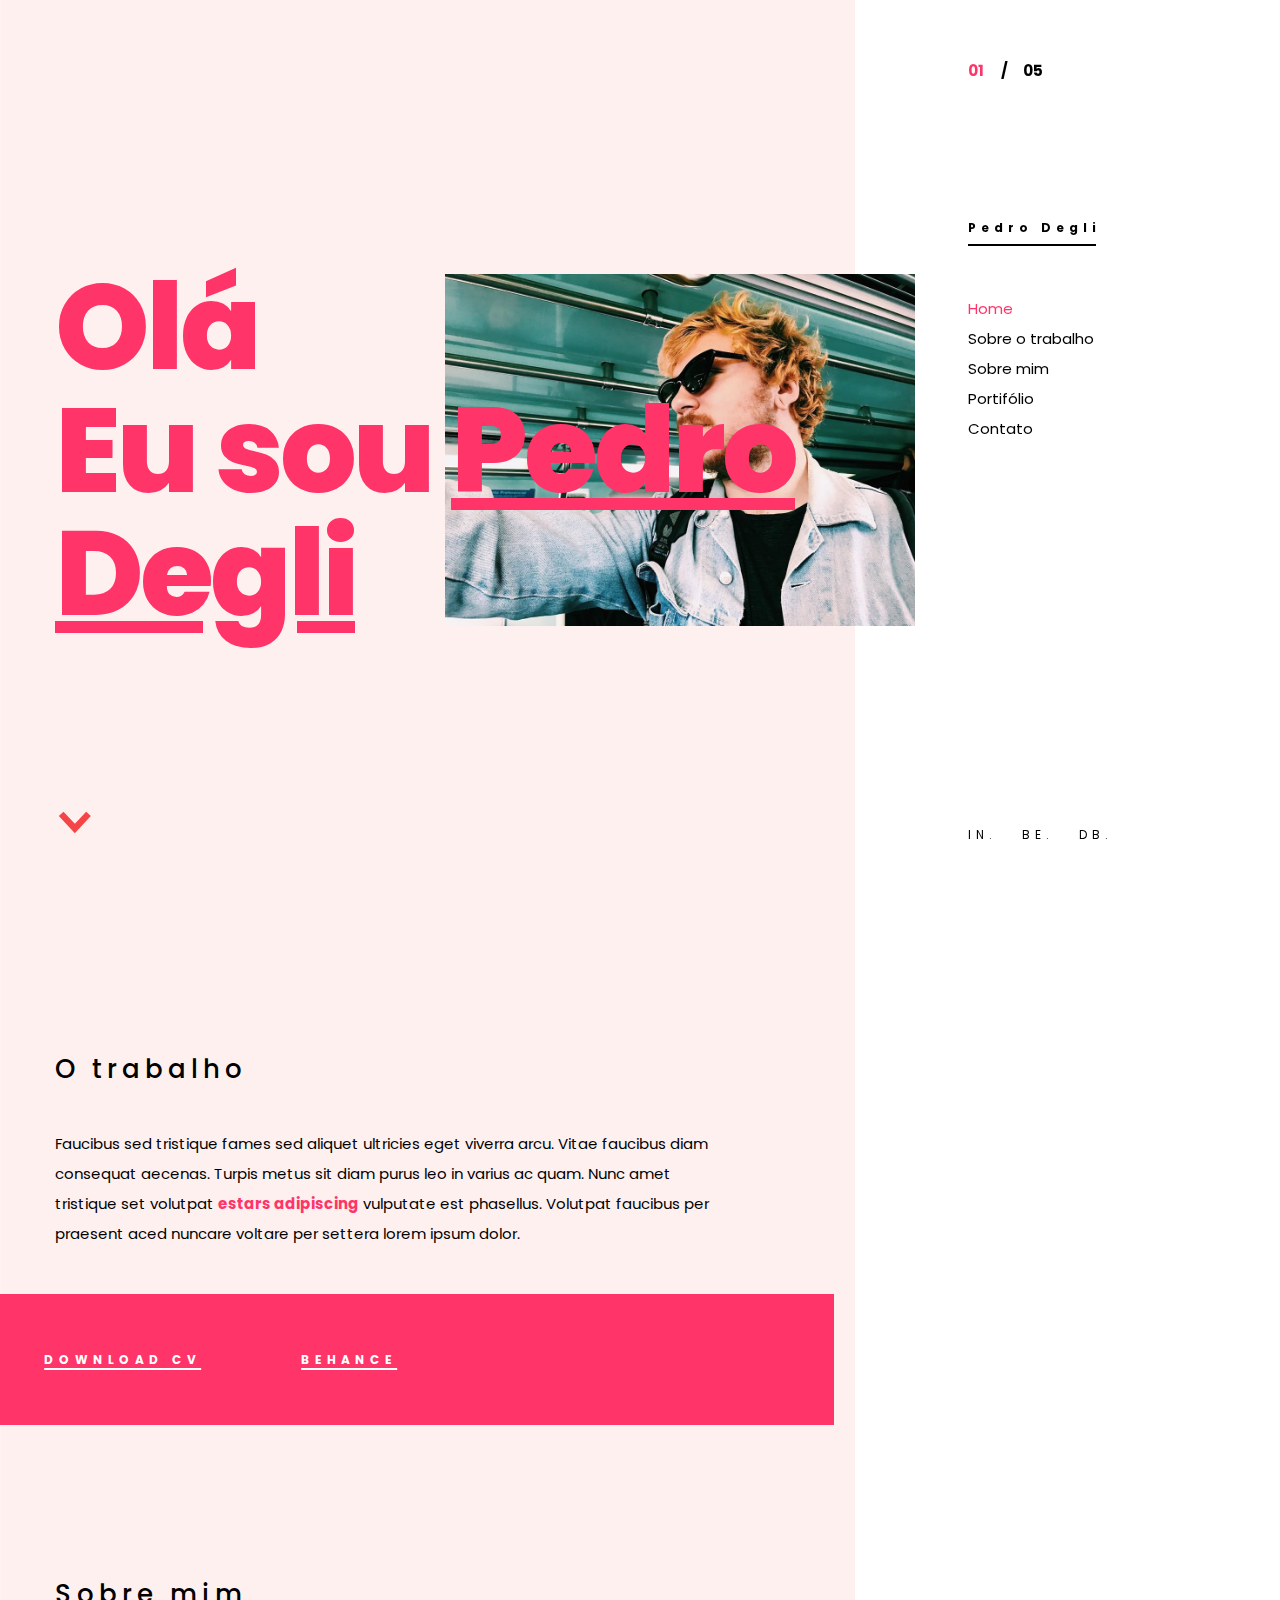
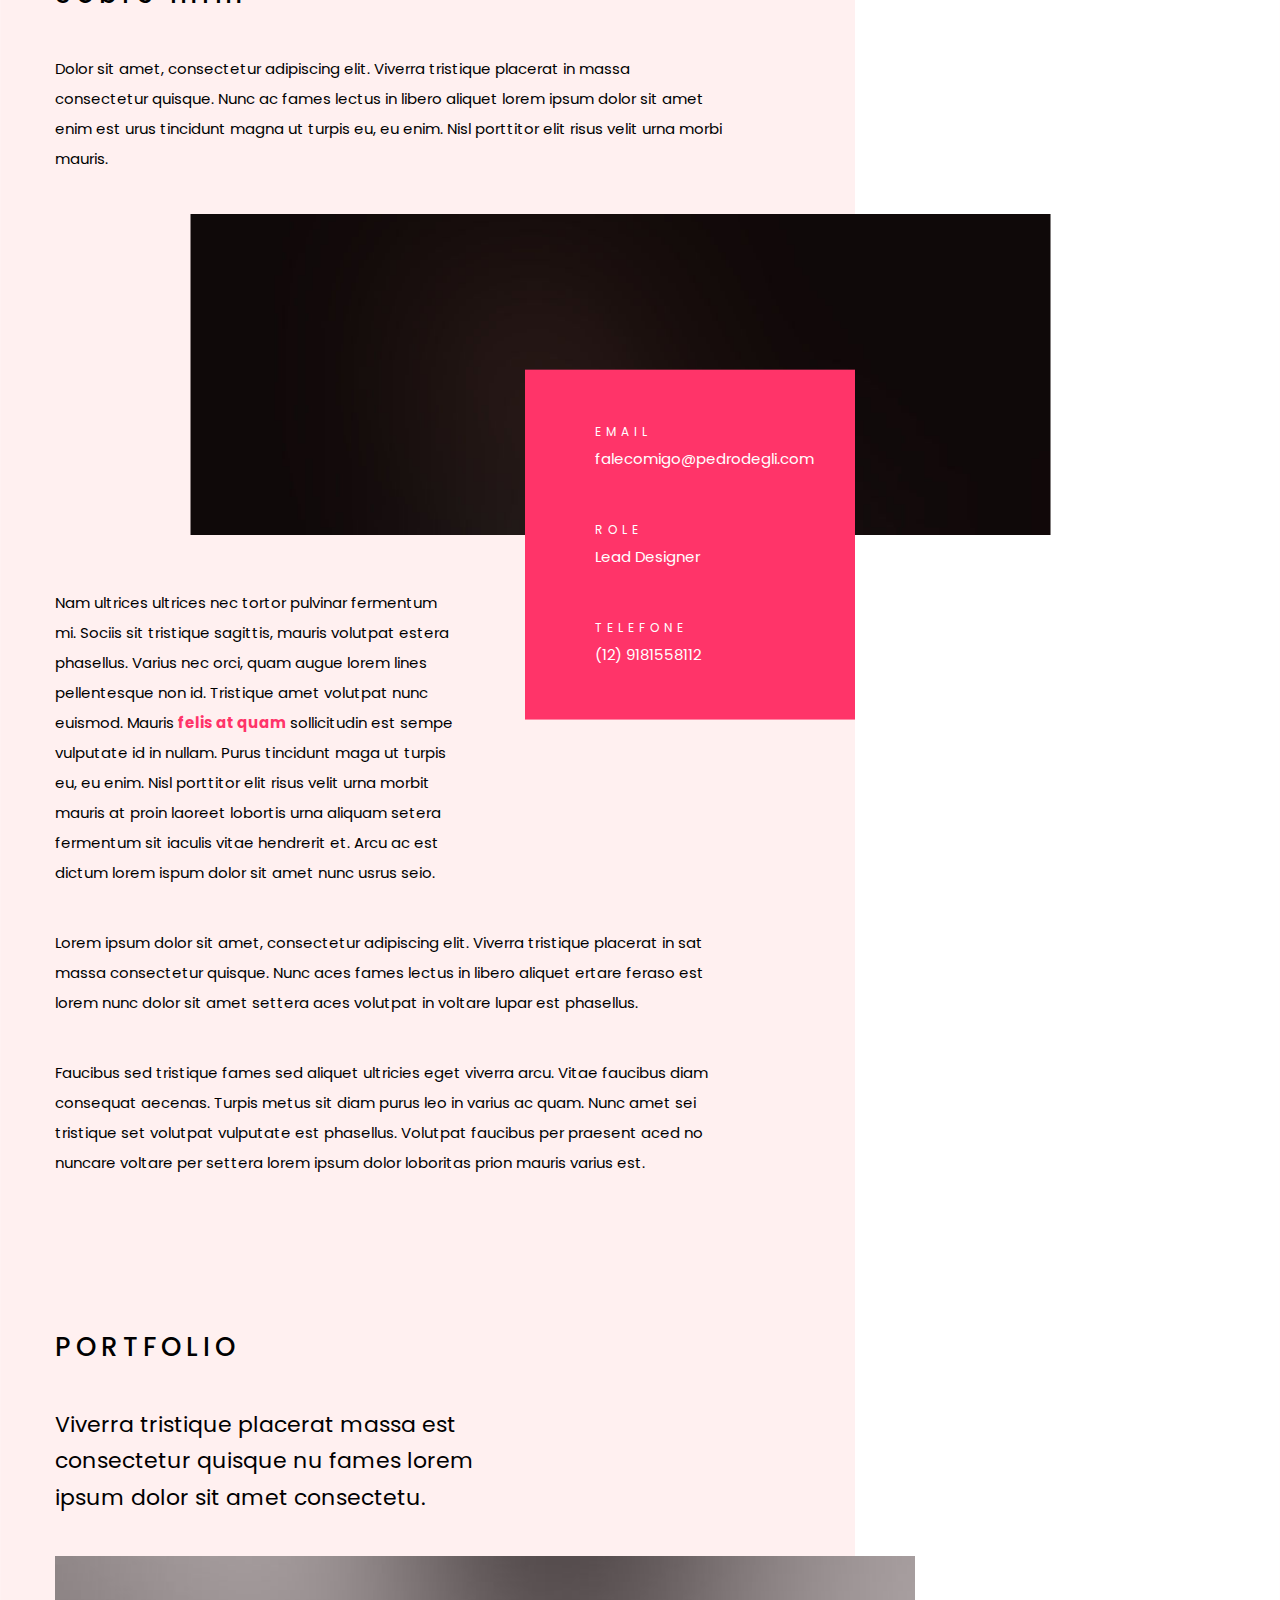
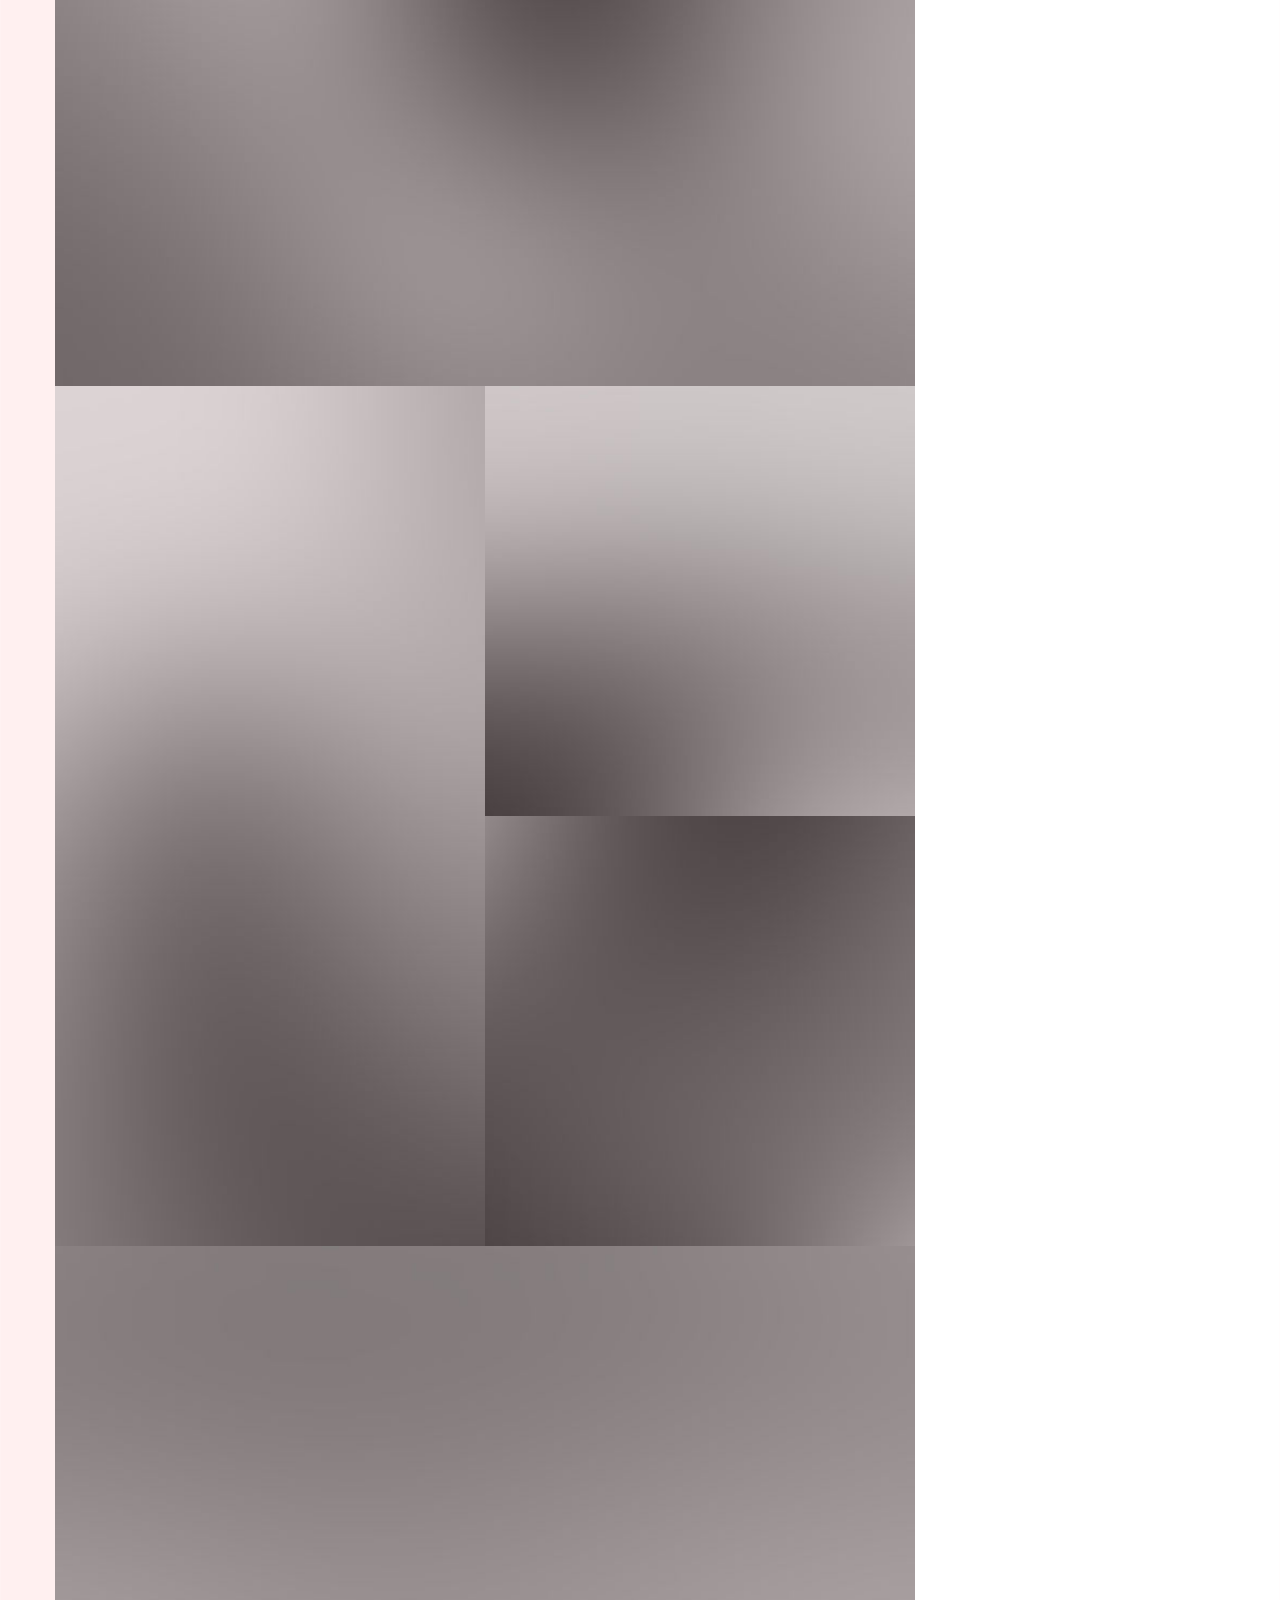
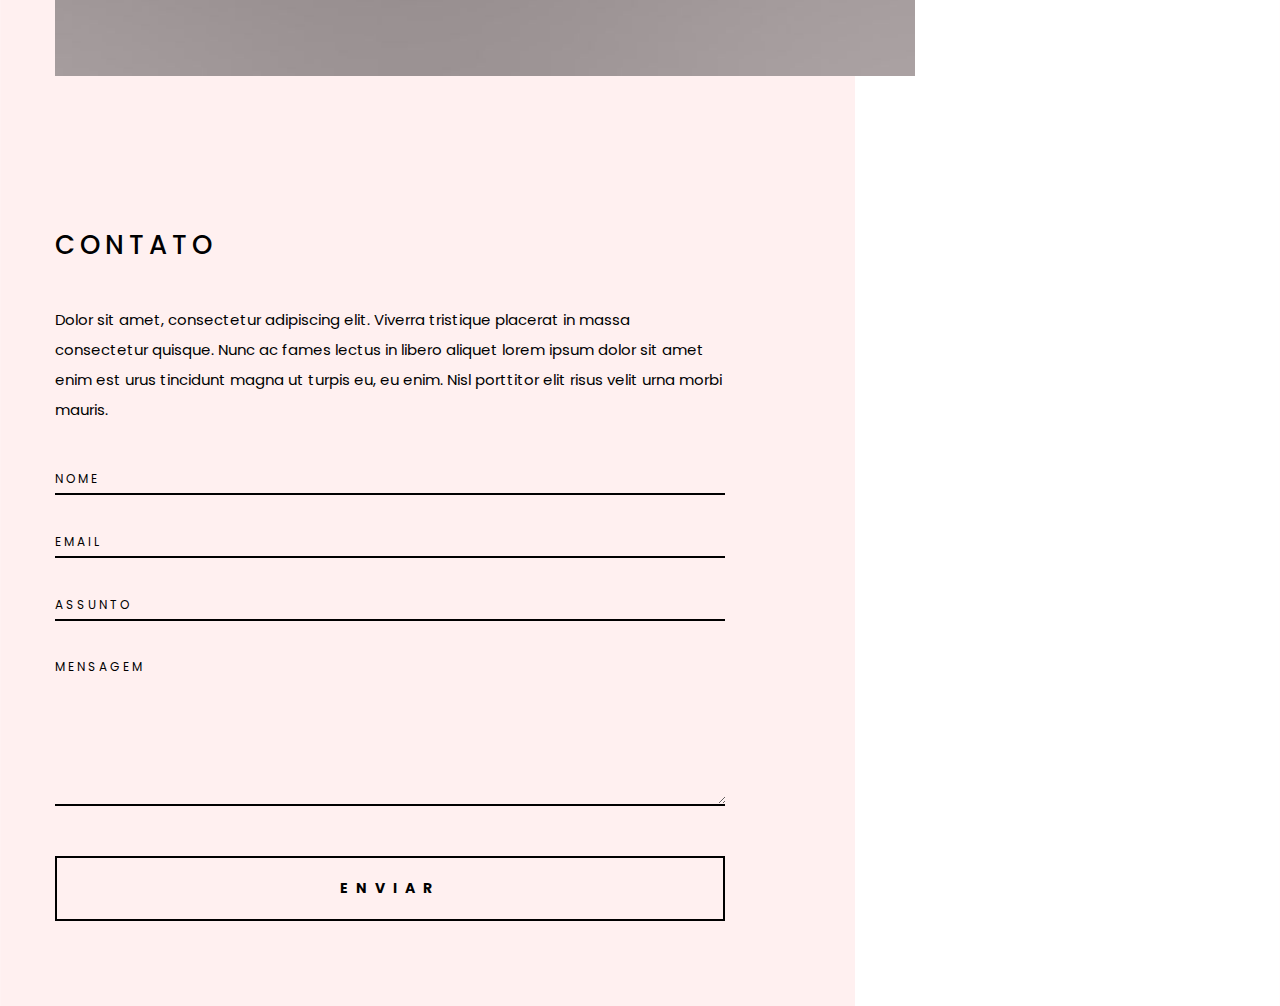
==== commit 5472968b: "foda-se" ====
--- a/index.html
+++ b/index.html
@@ -52,7 +52,6 @@
                                 <li><a href="#services">Sobre o trabalho</a></li>
                                 <li><a href="#about">Sobre mim</a></li>
                                 <li><a href="#portfolio">Portifólio</a></li>                                                                        
-                                <li><a href="#skills">Skills</a></li>
                                 <li><a href="#contact">Contato</a></li>
                             </ul>
                         </nav>
@@ -134,7 +133,7 @@
                         </p>
                     </div>
 
-                    <img class="signature" src="images/signature.svg" alt="">
+                   
 
                 </section>
                 <!-- ================== ABOUT END ================== -->
--- a/style.css
+++ b/style.css
@@ -55,12 +55,12 @@
 }
 
 a:hover {
-    color: #f44647;
+    color: #FF3469;
 }
 
 .section a {
     font-weight: 700;
-    color: #f44647;
+    color: #FF3469;
 }
 
 .section a:hover {
@@ -171,7 +171,7 @@
     left: 0;
     top: 0;
     position: absolute;
-    color: #f44647;
+    color: #FF3469;
 }
 
 .nav-count .pagination-sep {
@@ -189,7 +189,7 @@
 }
 
 .nav-list li.current a {
-    color: #f44647;
+    color: #FF3469;
 }
 
 .nav-list li ul {
@@ -244,7 +244,7 @@
 
 .nav-container .site-title:hover:before {
     width: 0;
-    background-color: #f44647;
+    background-color: #FF3469;
 }
 
 .nav-btn {
@@ -362,7 +362,7 @@
 
 #home .entry-title {
     position: absolute;
-    color: #f44647;
+    color: #FF3469;
     font-weight: 800;
     font-size: 140px;
     line-height: 143px;
@@ -418,7 +418,7 @@
 }
 
 .serv-link-cover {
-    background-color: #f44647;
+    background-color: #FF3469;
     display: flex;
     align-items: center;
     padding: 50px 70px;
@@ -500,7 +500,7 @@
 }
 
 .about-info {
-    background-color: #f44647;
+    background-color: #FF3469;
     color: #fff;
     width: 330px;
     padding: 50px 30px 50px 70px;
@@ -679,7 +679,7 @@
     width: 70px;
     height: 70px;
     display: inline-block;
-    background-color: #f44647;
+    background-color: #FF3469;
     margin-bottom: 20px;
     background-size: 70px;
     transition: all 0.3s ease;
@@ -731,7 +731,7 @@
 }
 
 .owl-theme .owl-dots .owl-dot.active span {
-    background-color: #f44647;
+    background-color: #FF3469;
 }
 
 
@@ -853,7 +853,7 @@
 }
 
 .home-blog-list li a:hover {
-    color: #f44647;
+    color: #FF3469;
 }
 
 .home-blog-list li .blog-list-info {
@@ -866,7 +866,7 @@
 }
 
 .home-blog-list li .blog-list-info .category {
-    color: #f44647;
+    color: #FF3469;
     margin-top: 6px;
 }
 
@@ -876,7 +876,7 @@
 ====================================== */
 
 .skills-history {
-    background-color: #f44647;
+    background-color: #FF3469;
     color: #fff;
     margin-top: 41px;
     padding: 63px 60px 62px 94px;
@@ -964,7 +964,7 @@
 .skills-progress .skill-fill {
     width: 10%;
     height: 10px;
-    background-color: #f44647;
+    background-color: #FF3469;
     transition: width .7s;
 }
 
@@ -1104,7 +1104,7 @@
 }
 
 .single-blog .meta li a {
-    color: #f44647;
+    color: #FF3469;
 }
 
 .single-blog .meta li a:hover {
@@ -1134,7 +1134,7 @@
 
 .single-blog .content-670 blockquote {
     float: right;
-    background: #f44647;
+    background: #FF3469;
     color: #fff;
     font-weight: 700;
     font-size: 18px;
@@ -1178,7 +1178,7 @@
 }
 
 .soc-list li a:hover {
-    color: #f44647;
+    color: #FF3469;
 }
 
 
